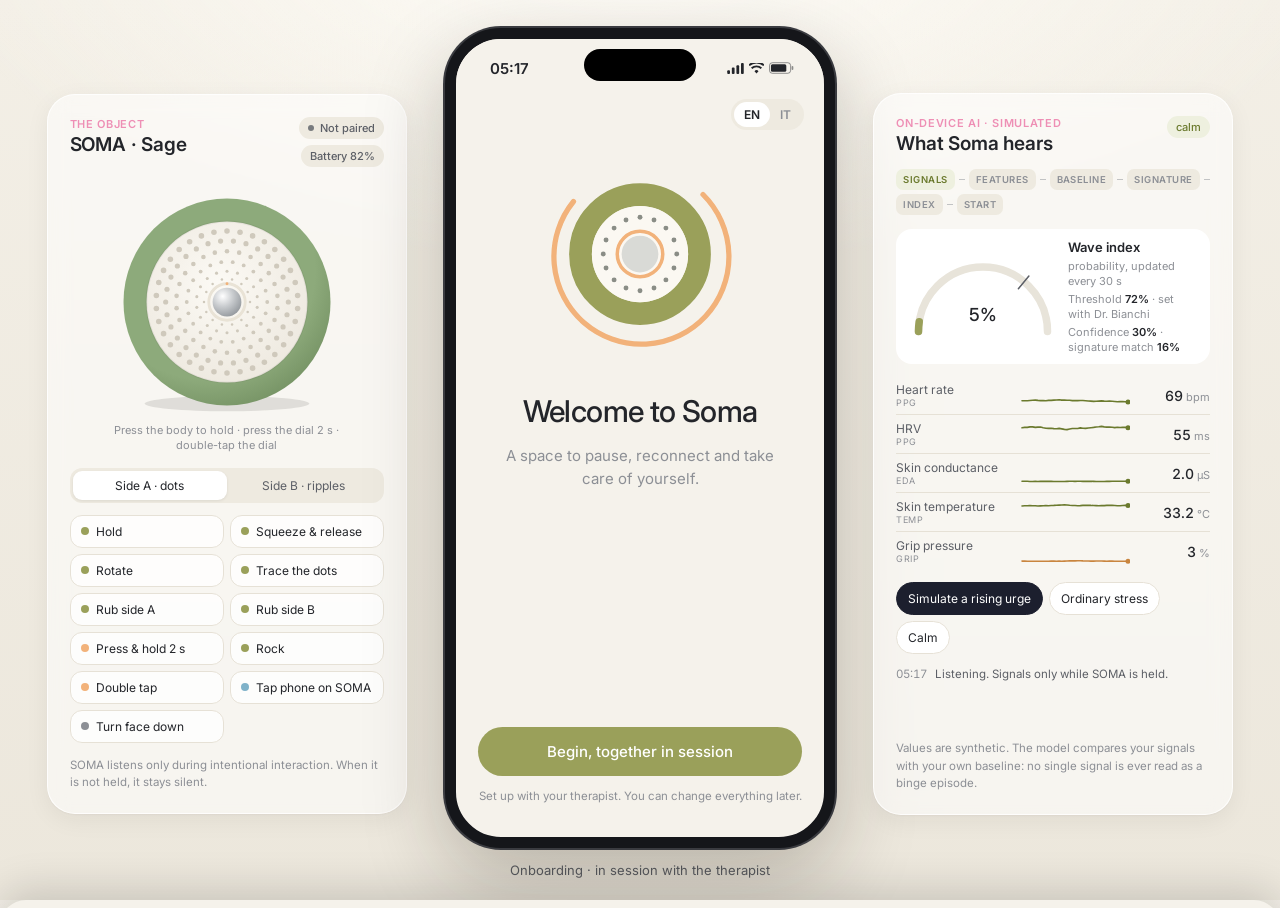
==== index.html @ 3f39f8f9 "Add SOMA companion app prototype Bilingual (EN/IT) mobile web app for the SOMA thesis project: onboa" ====
<!doctype html>
<html lang="en">
<head>
  <meta charset="utf-8">
  <meta name="viewport" content="width=device-width, initial-scale=1, viewport-fit=cover">
  <title>SOMA — Holding the Wave</title>
  <meta name="description" content="SOMA companion app prototype — a tactile product-service system for people living with Binge Eating Disorder. Master's thesis, Politecnico di Bari.">
  <meta name="theme-color" content="#F5F2EB">
  <meta name="apple-mobile-web-app-capable" content="yes">
  <meta name="apple-mobile-web-app-status-bar-style" content="default">
  <link rel="icon" type="image/svg+xml" href="assets/icon.svg">
  <link rel="apple-touch-icon" href="assets/icon.svg">
  <link rel="manifest" href="manifest.webmanifest">
  <link rel="preconnect" href="https://fonts.googleapis.com">
  <link rel="preconnect" href="https://fonts.gstatic.com" crossorigin>
  <link href="https://fonts.googleapis.com/css2?family=Inter:wght@300;400;500;600;700&family=Fraunces:opsz,wght@9..144,300;9..144,400&display=swap" rel="stylesheet">
  <link rel="stylesheet" href="css/styles.css">
</head>
<body>
  <div class="stage" id="stage">

    <!-- LEFT: virtual SOMA object (stands in for the physical prototype) -->
    <aside class="side side-left" id="devicePanel" aria-label="SOMA device simulator"></aside>

    <!-- CENTER: the phone -->
    <main class="phone-wrap">
      <div class="phone" id="phone">
        <div class="island" aria-hidden="true"></div>
        <div class="statusbar" id="statusbar"></div>
        <div class="screen" id="app"></div>
        <div class="toast-layer" id="toasts" aria-live="polite"></div>
      </div>
      <p class="caption" id="caption"></p>
    </main>

    <!-- RIGHT: what the (simulated) on-device AI is hearing -->
    <aside class="side side-right" id="aiPanel" aria-label="SOMA AI live console"></aside>
  </div>

  <!-- Mobile: device + AI live in a bottom sheet -->
  <button class="fab" id="fab" aria-label="Open SOMA object and AI console">
    <span class="fab-pebble"></span>
  </button>
  <div class="sheet" id="sheet" aria-hidden="true">
    <div class="sheet-backdrop" data-sheet-close></div>
    <div class="sheet-body">
      <div class="sheet-grip" data-sheet-close></div>
      <div class="sheet-tabs">
        <button class="sheet-tab is-on" data-sheet-tab="device"></button>
        <button class="sheet-tab" data-sheet-tab="ai"></button>
      </div>
      <div class="sheet-content" id="sheetContent"></div>
    </div>
  </div>

  <!-- Printable therapist report (filled when the user asks for a PDF) -->
  <div id="printArea" aria-hidden="true"></div>

  <script src="js/i18n.js"></script>
  <script src="js/store.js"></script>
  <script src="js/charts.js"></script>
  <script src="js/engine.js"></script>
  <script src="js/device.js"></script>
  <script src="js/screens.js"></script>
  <script src="js/session.js"></script>
  <script src="js/app.js"></script>
</body>
</html>
---- css/styles.css ----
/* SOMA — prototype styles
   Palette taken from the thesis mockups: warm paper, olive, amber light ring,
   deep night blue for guided sequences. */

:root {
  --bg: #F5F2EB;
  --bg-2: #EEEAE0;
  --card: #FFFFFF;
  --ink: #23252A;
  --ink-2: #5C5F66;
  --ink-3: #8C8F95;
  --line: #E6E1D6;
  --grid: #E7E2D8;
  --track: #E8E4DA;
  --olive: #9AA05A;
  --olive-deep: #6B7A2E;
  --olive-soft: #EEF0DF;
  --bar: #C9CFAE;
  --amber: #F2B27A;
  --amber-deep: #C9853F;
  --amber-soft: rgba(242, 178, 122, .2);
  --pink: #EE8FB5;
  --blue-soft: #7FB2C9;
  --lav-soft: #E3E6F2;
  --slate: #5B6B8C;
  --night: #1C1F2E;
  --night-2: #262A3C;
  --night-line: #3A3F57;
  --radius: 20px;
  --shadow: 0 1px 2px rgba(40, 35, 20, .04), 0 6px 24px rgba(40, 35, 20, .06);
  --font: 'Inter', system-ui, -apple-system, 'Segoe UI', Roboto, sans-serif;
  --serif: 'Fraunces', Georgia, serif;
  color-scheme: light;
}

* { box-sizing: border-box; }
html, body { margin: 0; height: 100%; }
body {
  font-family: var(--font);
  color: var(--ink);
  background:
    radial-gradient(1200px 600px at 50% -10%, #FFFDF8 0%, transparent 60%),
    linear-gradient(180deg, #F3EFE6 0%, #ECE7DC 100%);
  -webkit-font-smoothing: antialiased;
  overflow-x: hidden;
}
button { font: inherit; color: inherit; cursor: pointer; }
h1, h2, h3, h4, p { margin: 0; }

/* ================= Stage (desktop: object · phone · AI) ================= */
.stage {
  min-height: 100vh;
  display: grid;
  grid-template-columns: minmax(280px, 360px) auto minmax(280px, 360px);
  justify-content: center;
  align-items: center;
  gap: clamp(20px, 3vw, 56px);
  padding: 28px 24px;
}
.side {
  background: rgba(255, 255, 255, .55);
  border: 1px solid rgba(255, 255, 255, .8);
  backdrop-filter: blur(10px);
  border-radius: 28px;
  padding: 22px;
  box-shadow: var(--shadow);
  max-height: calc(100vh - 56px);
  overflow: auto;
  transition: box-shadow .3s;
}
.side.flash { animation: flash 1.2s; }
@keyframes flash { 30% { box-shadow: 0 0 0 4px var(--amber), var(--shadow); } }
.side-head { display: flex; justify-content: space-between; align-items: flex-start; gap: 12px; margin-bottom: 14px; }
.side-title { font-size: 19px; font-weight: 600; letter-spacing: -.01em; margin-top: 2px; }
.side-note { font-size: 11.5px; color: var(--ink-3); line-height: 1.5; margin-top: 14px; }
.eyebrow { font-size: 11px; letter-spacing: .06em; text-transform: uppercase; color: var(--pink); font-weight: 600; display: flex; align-items: center; gap: 5px; }
.dev-meta { display: flex; flex-direction: column; gap: 6px; align-items: flex-end; }
.pill { display: inline-flex; align-items: center; gap: 6px; font-size: 11px; padding: 4px 9px; border-radius: 99px; background: var(--bg-2); color: var(--ink-2); white-space: nowrap; font-weight: 500; }
.pill-ok { background: var(--olive-soft); color: var(--olive-deep); }
.dotlive { width: 6px; height: 6px; border-radius: 50%; background: currentColor; opacity: .8; }
.pill-ok .dotlive { animation: blink 2s infinite; }
@keyframes blink { 50% { opacity: .2; } }

/* ================= Phone ================= */
.phone-wrap { display: flex; flex-direction: column; align-items: center; gap: 14px; }
.phone {
  position: relative;
  width: 390px; height: 844px;
  max-height: calc(100vh - 80px);
  border-radius: 56px;
  background: var(--bg);
  border: 11px solid #15161A;
  box-shadow: 0 0 0 2px #3A3B40, 0 30px 80px rgba(30, 25, 10, .25), inset 0 0 0 1px rgba(255,255,255,.04);
  overflow: hidden;
  isolation: isolate;
  transition: background .5s;
}
.phone.is-dark { background: var(--night); }
.island { position: absolute; top: 10px; left: 50%; transform: translateX(-50%); width: 112px; height: 32px; background: #000; border-radius: 20px; z-index: 30; }
.statusbar { position: absolute; top: 0; left: 0; right: 0; height: 52px; display: flex; justify-content: space-between; align-items: center; padding: 6px 30px 0 34px; z-index: 25; font-weight: 600; font-size: 15px; pointer-events: none; color: var(--ink); background: linear-gradient(var(--bg) 70%, transparent); transition: color .4s; }
.phone.is-dark .statusbar { color: #fff; background: linear-gradient(var(--night) 70%, transparent); }
.sb-icons { display: flex; gap: 5px; align-items: center; }
.sb-icons svg { fill: currentColor; }
.screen { position: absolute; inset: 0; overflow-y: auto; overflow-x: hidden; scrollbar-width: none; overscroll-behavior: contain; }
.screen::-webkit-scrollbar { display: none; }
.caption { font-size: 13px; color: var(--ink-2); text-align: center; max-width: 380px; min-height: 18px; }

/* ================= Generic screen ================= */
.scr { min-height: 100%; padding: 64px 22px 32px; display: flex; flex-direction: column; gap: 14px; animation: scrIn .35s ease; }
.scr-tab { padding-bottom: 104px; }
@keyframes scrIn { from { opacity: 0; transform: translateY(6px); } to { opacity: 1; transform: none; } }
.scr-head { position: relative; display: flex; flex-direction: column; gap: 4px; margin-top: 6px; }
.scr-head h1 { font-size: 27px; font-weight: 500; letter-spacing: -.02em; line-height: 1.15; }
.scr-head .sub, .sub { font-size: 13.5px; color: var(--ink-3); line-height: 1.45; }
.scr-head .back { position: absolute; right: 0; top: -4px; }
.icon-btn { width: 38px; height: 38px; display: grid; place-items: center; border-radius: 50%; border: 0; background: var(--card); box-shadow: var(--shadow); }
.icon-btn.ghost { background: transparent; box-shadow: none; color: #9EA3BA; width: 34px; height: 34px; }
.ico { width: 20px; height: 20px; flex: none; }
.ico.off { opacity: .35; }
.ico-inline { width: 14px; height: 14px; vertical-align: -2px; }

.card { background: var(--card); border-radius: var(--radius); padding: 16px; box-shadow: var(--shadow); }
.card h3 { font-size: 14px; font-weight: 600; margin-bottom: 10px; }
.card-row { display: flex; align-items: center; gap: 12px; justify-content: space-between; }
.card-title { font-size: 16px; font-weight: 600; }
.grow { flex: 1; min-width: 0; }
.muted { color: var(--ink-3); }
.small { font-size: 12.5px; }
.tiny { font-size: 11.5px; color: var(--ink-3); text-align: center; line-height: 1.5; }
.tiny.left { text-align: left; }
.center-text { text-align: center; font-size: 15px; color: var(--ink-2); line-height: 1.45; padding: 0 12px; }
.body-text { font-size: 14px; color: var(--ink-2); line-height: 1.5; }
.list-label { font-size: 12.5px; color: var(--ink-2); font-weight: 600; margin: 6px 4px -4px; }
.foot { margin-top: auto; display: flex; flex-direction: column; gap: 10px; padding-top: 10px; }
.foot.sticky { position: sticky; bottom: 0; background: linear-gradient(transparent, var(--bg) 18%); padding: 22px 0 6px; margin: 0 -2px; }
.empty { font-size: 13px; color: var(--ink-3); padding: 18px; text-align: center; background: var(--bg); border-radius: 14px; }

/* Buttons */
.btn { display: inline-flex; align-items: center; justify-content: center; gap: 8px; border: 0; border-radius: 99px; padding: 15px 22px; font-weight: 500; font-size: 15px; transition: transform .1s, background .2s, opacity .2s; position: relative; overflow: hidden; }
.btn:active { transform: scale(.98); }
.btn:disabled { opacity: .75; }
.btn-primary { background: var(--olive); color: #fff; }
.btn-primary:hover { background: #8E9450; }
.btn-soft { background: var(--olive-soft); color: var(--olive-deep); }
.btn-sm { padding: 9px 14px; font-size: 13px; }
.btn-sm .ico { width: 15px; height: 15px; }
.btn-block { width: 100%; }
.btn-amber { background: var(--amber); color: #2B1E10; }
.btn-ghost-dark { background: transparent; color: #D9DBE8; border: 1px solid var(--night-line); }
.hold-btn { user-select: none; -webkit-user-select: none; touch-action: none; }
.hold-fill { position: absolute; inset: 0 auto 0 0; width: 0; background: rgba(0,0,0,.14); transition: width .1s linear; }
.hold-label { position: relative; }
.spinner { width: 16px; height: 16px; border-radius: 50%; border: 2px solid rgba(255,255,255,.4); border-top-color: #fff; animation: spin .8s linear infinite; }
@keyframes spin { to { transform: rotate(360deg); } }

/* Rows / toggles */
.list { padding: 4px 16px; }
.row { display: flex; align-items: center; justify-content: space-between; gap: 12px; padding: 12px 0; border-bottom: 1px solid var(--line); font-size: 14px; background: none; border-left: 0; border-right: 0; border-top: 0; width: 100%; text-align: left; }
.row:last-child { border-bottom: 0; }
.row.column { flex-direction: column; align-items: stretch; }
.row-text { display: flex; flex-direction: column; gap: 2px; min-width: 0; }
.row-title { font-size: 14px; color: var(--ink); }
.row-sub { font-size: 12px; color: var(--ink-3); }
.link-row { color: var(--ink); }
.link-row .ico { color: var(--ink-3); width: 16px; }
.link-row.danger { color: #B4533A; }
.kv .row span { color: var(--ink-2); font-size: 13px; }
.kv .row b { font-weight: 500; font-size: 13px; text-align: right; }

.switch { appearance: none; -webkit-appearance: none; width: 46px; height: 28px; border-radius: 99px; background: #DCD8CF; position: relative; flex: none; cursor: pointer; transition: background .2s; margin: 0; }
.switch::after { content: ''; position: absolute; top: 3px; left: 3px; width: 22px; height: 22px; border-radius: 50%; background: #fff; box-shadow: 0 1px 3px rgba(0,0,0,.2); transition: transform .2s; }
.switch:checked { background: var(--olive); }
.switch:checked::after { transform: translateX(18px); }
.switch:focus-visible, .btn:focus-visible, button:focus-visible { outline: 2px solid var(--amber-deep); outline-offset: 2px; }

.seg { display: flex; background: var(--bg-2); border-radius: 14px; padding: 4px; gap: 4px; }
.seg button { flex: 1; border: 0; background: transparent; padding: 9px 8px; border-radius: 10px; font-size: 13px; color: var(--ink-2); }
.seg button.is-on { background: var(--card); color: var(--ink); box-shadow: 0 1px 4px rgba(0,0,0,.08); font-weight: 500; }
.seg-wrap { flex-wrap: wrap; margin-top: 8px; }
.seg-wrap button { flex: 1 1 30%; font-size: 12px; }

/* ================= Onboarding ================= */
.ob-dots { display: flex; gap: 6px; justify-content: center; margin-top: -4px; }
.ob-dots i { width: 6px; height: 6px; border-radius: 99px; background: var(--line); transition: all .3s; }
.ob-dots i.on { width: 20px; background: var(--olive); }
.ob-dots i.done { background: var(--bar); }

.scr-welcome { align-items: center; justify-content: center; text-align: center; padding-top: 80px; }
.lang-switch { position: absolute; top: 60px; right: 20px; display: flex; background: var(--bg-2); border-radius: 99px; padding: 3px; }
.lang-switch button { border: 0; background: none; font-size: 12px; padding: 5px 10px; border-radius: 99px; color: var(--ink-3); font-weight: 600; }
.lang-switch button.is-on { background: #fff; color: var(--ink); }
.welcome-mark { width: 210px; height: 210px; margin: 30px 0 20px; }
.logo-mark { width: 100%; height: 100%; display: block; }
.logo-mark.breathing { animation: breathe 7s ease-in-out infinite; }
.logo-mark.breathing .lm-arc { transform-origin: 60px 60px; animation: spin 24s linear infinite; }
@keyframes breathe { 50% { transform: scale(1.05); } }
.welcome-title { font-size: 30px; font-weight: 500; letter-spacing: -.02em; }
.welcome-sub { font-size: 15px; color: var(--ink-3); line-height: 1.5; max-width: 270px; margin-top: 2px; }
.welcome-foot { margin-top: auto; width: 100%; display: flex; flex-direction: column; gap: 12px; padding-top: 30px; }

.pair-visual { display: grid; place-items: center; margin: 12px 0 4px; }
.pair-svg { width: 220px; height: 220px; }
.pair-svg #pairArc { transition: stroke-dashoffset .1s linear; }
.pair-visual.is-paired .pair-ring { animation: ringGlow 2.4s ease-in-out infinite; }
@keyframes ringGlow { 50% { stroke-width: 5; opacity: .6; } }
.swatches { display: flex; justify-content: center; gap: 6px; flex-wrap: wrap; }
.swatch { border: 0; background: none; display: flex; flex-direction: column; align-items: center; gap: 5px; padding: 0; width: 46px; }
.swatch span { width: 36px; height: 36px; border-radius: 50%; background: var(--c); box-shadow: inset 0 0 0 1px rgba(0,0,0,.08); transition: transform .2s; display: block; }
.swatch.is-on span { box-shadow: 0 0 0 3px var(--bg), 0 0 0 5px var(--ink); }
.swatch small { font-size: 10px; color: var(--ink-3); text-align: center; line-height: 1.2; }
.swatches.small { justify-content: flex-start; margin: 12px 0 4px; gap: 8px; }
.swatches.small .swatch { width: auto; }
.swatches.small .swatch span { width: 28px; height: 28px; }

.prog-list { list-style: none; margin: 0; padding: 0; display: flex; flex-direction: column; gap: 8px; }
.prog-item { display: flex; align-items: center; gap: 12px; background: var(--card); border-radius: 16px; padding: 11px 14px; box-shadow: var(--shadow); }
.prog-list.compact { margin-top: 10px; gap: 0; }
.prog-list.compact .prog-item { box-shadow: none; padding: 8px 0; border-bottom: 1px solid var(--line); border-radius: 0; }
.prog-list.compact .prog-item:last-child { border-bottom: 0; }
.prog-dot { width: 32px; height: 32px; border-radius: 50%; background: #FBE3EE; color: #C2588A; display: grid; place-items: center; flex: none; }
.prog-dot .ico { width: 17px; height: 17px; }
.prog-item b { color: var(--ink-3); font-weight: 500; margin-right: 2px; font-size: 12px; }

.phase-cards { display: flex; flex-direction: column; gap: 10px; }
.phase-card { border-radius: 18px; padding: 14px 16px; display: grid; grid-template-columns: 1fr 1.3fr; grid-template-rows: auto auto; column-gap: 12px; align-items: center; }
.phase-card small { font-size: 11px; color: var(--ink-3); grid-column: 1; }
.phase-card b { font-weight: 500; font-size: 17px; grid-column: 1; }
.phase-card span { grid-column: 2; grid-row: 1 / 3; font-size: 12.5px; color: var(--ink-2); line-height: 1.4; }
.ph-listen { background: #EDEEDC; }
.ph-learn { background: #7FB2C9; }
.ph-learn small, .ph-learn span { color: #12384A; opacity: .8; }
.ph-guide { background: var(--lav-soft); }

/* ================= Tab bar ================= */
.tabbar { position: sticky; bottom: 0; margin-top: -84px; height: 84px; display: flex; justify-content: space-around; align-items: flex-start; padding: 10px 10px 0; background: rgba(245, 242, 235, .9); backdrop-filter: blur(14px); border-top: 1px solid var(--line); z-index: 10; }
.tab { border: 0; background: none; display: flex; flex-direction: column; align-items: center; gap: 4px; font-size: 10.5px; color: var(--ink-3); padding: 4px 12px; }
.tab .ico { width: 22px; height: 22px; }
.tab.is-on { color: var(--ink); font-weight: 600; }
.tab.is-on .ico { color: var(--olive-deep); }

/* ================= Today ================= */
.today-head { display: flex; justify-content: space-between; align-items: flex-start; gap: 10px; margin-top: 6px; }
.today-head h1 { font-size: 25px; font-weight: 500; letter-spacing: -.02em; margin-top: 4px; line-height: 1.2; }
.dev-chip { display: flex; align-items: center; gap: 8px; border: 0; background: var(--card); box-shadow: var(--shadow); border-radius: 99px; padding: 5px 12px 5px 5px; text-align: left; flex: none; }
.dev-chip b { font-size: 11px; display: block; letter-spacing: .04em; }
.dev-chip small { font-size: 10px; color: var(--ink-3); white-space: nowrap; }
.mini-pebble { display: block; flex: none; }

.moment-btn { display: flex; align-items: center; gap: 16px; border: 0; border-radius: 24px; padding: 18px; text-align: left; background: linear-gradient(135deg, #2A2E44, #1C1F2E); color: #fff; box-shadow: 0 10px 30px rgba(28, 31, 46, .25); }
.moment-ring { width: 54px; height: 54px; border-radius: 50%; flex: none; border: 3px solid var(--amber); position: relative; box-shadow: 0 0 22px rgba(242,178,122,.45); animation: ringPulse 4s ease-in-out infinite; }
.moment-ring::after { content: ''; position: absolute; inset: 9px; border-radius: 50%; background: radial-gradient(circle at 35% 30%, #fff, #B9BDC4 60%, #8E9398); }
@keyframes ringPulse { 50% { box-shadow: 0 0 34px rgba(242,178,122,.75); } }
.moment-text b { display: block; font-size: 17px; font-weight: 500; }
.moment-text small { font-size: 12.5px; color: #B9BCD0; }

.morning-card { display: grid; grid-template-columns: 1fr auto; gap: 2px 10px; text-align: left; border: 0; background: #FFF4E8; }
.morning-card b { font-weight: 500; font-size: 15px; grid-column: 1; }
.morning-card .chev { grid-row: 1 / 3; grid-column: 2; align-self: center; color: var(--amber-deep); }

.phase-now p { font-size: 13px; color: var(--ink-2); line-height: 1.5; }
.phase-top { display: flex; justify-content: space-between; align-items: center; margin-bottom: 12px; }
.phase-track { position: relative; height: 6px; border-radius: 99px; background: var(--track); overflow: visible; }
.phase-track i { position: absolute; inset: 0 auto 0 0; border-radius: 99px; background: linear-gradient(90deg, var(--bar), var(--olive)); }
.ph-learning .phase-track i { background: linear-gradient(90deg, var(--bar), var(--blue-soft)); }
.ph-guiding .phase-track i { background: linear-gradient(90deg, var(--bar), var(--blue-soft) 50%, var(--amber)); }
.phase-track span { position: absolute; top: -3px; width: 2px; height: 12px; background: var(--card); }
.phase-legend { display: flex; justify-content: space-between; font-size: 10.5px; color: var(--ink-3); margin: 6px 0 10px; }

.week-dots { display: flex; justify-content: space-between; margin-top: 14px; }
.week-dots span { display: flex; flex-direction: column; align-items: center; gap: 5px; font-size: 10.5px; color: var(--ink-3); }
.week-dots i { width: 28px; height: 28px; border-radius: 50%; background: var(--bg); display: grid; place-items: center; color: #fff; }
.week-dots i .ico { width: 14px; height: 14px; }
.week-dots .done i { background: var(--olive); }
.week-dots .today { color: var(--ink); font-weight: 600; }
.week-dots .today i { box-shadow: 0 0 0 2px var(--olive); }

.insight { background: linear-gradient(160deg, #FFFFFF, #F7F5EC); }
.insight .eyebrow { color: var(--olive-deep); margin-bottom: 8px; }
.insight p { font-size: 13.5px; line-height: 1.5; color: var(--ink-2); padding: 7px 0; border-top: 1px dashed var(--line); }
.insight p:first-of-type { border-top: 0; padding-top: 0; }
.round-ico { width: 40px; height: 40px; border-radius: 50%; background: var(--olive-soft); color: var(--olive-deep); display: grid; place-items: center; flex: none; }
.next-session b { font-weight: 500; font-size: 14px; }

.presenter { display: flex; align-items: center; gap: 6px; flex-wrap: wrap; justify-content: center; padding: 8px; border: 1px dashed #D6D0C2; border-radius: 14px; }
.presenter span { font-size: 10.5px; text-transform: uppercase; letter-spacing: .06em; color: var(--ink-3); width: 100%; text-align: center; }
.presenter button { border: 0; background: var(--bg-2); padding: 7px 12px; border-radius: 99px; font-size: 12px; color: var(--ink-2); }
.presenter button:hover { background: #E4DFD3; }

/* ================= Practice ================= */
.skill-grid { display: grid; grid-template-columns: 1fr 1fr; gap: 10px; }
.skill { border: 0; border-radius: 18px; padding: 16px 14px; min-height: 118px; display: flex; flex-direction: column; align-items: flex-start; gap: 4px; text-align: left; background: var(--card); box-shadow: var(--shadow); transition: transform .15s; }
.skill:hover { transform: translateY(-2px); }
.skill .ico { width: 22px; height: 22px; margin-bottom: auto; color: var(--olive-deep); }
.skill b { font-weight: 500; font-size: 14px; line-height: 1.25; margin-top: 14px; }
.skill small { font-size: 11px; color: var(--ink-3); }
.skill.is-rx { background: #5E6070; color: #fff; }
.skill.is-rx .ico { color: #F5D9B8; }
.skill.is-rx small { color: #C9CAD6; }

/* ================= Waves / charts ================= */
.tiles { display: grid; grid-template-columns: repeat(3, 1fr); gap: 8px; }
.tile { background: var(--card); border-radius: 16px; padding: 12px 10px; box-shadow: var(--shadow); display: flex; flex-direction: column; gap: 2px; }
.tile small { font-size: 10.5px; color: var(--ink-3); line-height: 1.2; min-height: 26px; }
.tile b { font-size: 24px; font-weight: 500; letter-spacing: -.02em; }
.tile b em { font-style: normal; font-size: 12px; color: var(--ink-3); font-weight: 400; }
.tile span { font-size: 10.5px; color: var(--ink-3); }
.chart-card h3 { margin-bottom: 8px; }
.chart { width: 100%; height: auto; display: block; overflow: visible; }
.chart .ax { font-size: 9.5px; fill: var(--ink-3); font-family: var(--font); }
.chart .ax.strong { fill: var(--ink); font-weight: 600; font-size: 10.5px; }
.chart [data-tip] { cursor: crosshair; }
.chart-note { font-size: 11.5px; color: var(--ink-3); line-height: 1.45; margin-top: 8px; }
.chart-note.top { margin: -2px 0 6px; }
.chart-note b { color: var(--ink-2); }
.legend { display: flex; flex-wrap: wrap; gap: 6px 14px; margin-top: 8px; font-size: 11px; color: var(--ink-2); }
.legend span { display: inline-flex; align-items: center; gap: 6px; }
.legend i { width: 10px; height: 10px; border-radius: 50%; display: inline-block; }
.legend i.sq { border-radius: 3px; }
.legend i.dash { width: 16px; height: 0; border-radius: 0; border-top: 2px dashed var(--slate); }
.wave-list { list-style: none; padding: 0; margin: 0; }
.wave-list li { display: flex; align-items: center; gap: 10px; padding: 10px 0; border-bottom: 1px solid var(--line); }
.wave-list li:last-child { border-bottom: 0; }
.wl-dot { width: 10px; height: 10px; border-radius: 50%; background: var(--olive-deep); flex: none; }
.wl-dot.auto { background: var(--amber-deep); }
.wave-list .row-text { flex: 1; }
.wl-out { font-size: 11px; color: var(--ink-2); background: var(--bg); padding: 4px 8px; border-radius: 99px; text-align: right; max-width: 104px; line-height: 1.25; }
.tip { position: absolute; top: 0; left: 0; z-index: 60; max-width: 240px; background: var(--ink); color: #fff; font-size: 11.5px; line-height: 1.4; padding: 7px 10px; border-radius: 10px; pointer-events: none; opacity: 0; transition: opacity .15s; }
.tip.show { opacity: 1; }

/* ================= Me ================= */
.me-head { display: flex; align-items: center; gap: 14px; margin-top: 8px; }
.me-head h1 { font-size: 24px; font-weight: 500; }
.avatar { width: 56px; height: 56px; border-radius: 50%; display: grid; place-items: center; font-size: 22px; font-weight: 500; color: #fff; background: linear-gradient(135deg, var(--pink), #C98FD8); }
.help-card { display: flex; gap: 12px; align-items: flex-start; background: #FFF7EF; }
.help-card .round-ico { background: #FBE2C8; color: var(--amber-deep); }
.help-card b { font-weight: 600; font-size: 14px; }
.help-card p { font-size: 12.5px; color: var(--ink-2); line-height: 1.45; margin-top: 3px; }
.about { text-align: center; padding: 14px 8px 0; display: flex; flex-direction: column; gap: 8px; align-items: center; }
.about p { font-size: 12px; color: var(--ink-2); line-height: 1.5; }
.about-mark { width: 54px; height: 54px; }

/* ================= Morning ================= */
.morning-body { display: flex; flex-direction: column; gap: 12px; margin: 10px 0; }
.big-text { font-family: var(--serif); font-size: 22px; line-height: 1.35; font-weight: 300; }
.big-text.soft { color: var(--ink-2); font-size: 19px; }
.taps { display: flex; flex-direction: column; gap: 8px; }
.tap { border: 1px solid var(--line); background: var(--card); padding: 14px 16px; border-radius: 16px; text-align: left; font-size: 14.5px; transition: background .15s, border-color .15s; }
.tap:hover { border-color: var(--olive); background: var(--olive-soft); }
.tap.ghost { background: transparent; color: var(--ink-3); }
.thanks { display: flex; gap: 12px; align-items: center; background: var(--olive-soft); color: var(--olive-deep); }
.thanks p { font-size: 14px; line-height: 1.45; color: var(--ink-2); }

/* ================= Report ================= */
.incl .incl-ico { width: 24px; height: 24px; border-radius: 50%; display: grid; place-items: center; flex: none; }
.incl .incl-ico .ico { width: 13px; height: 13px; }
.incl.on .incl-ico { background: var(--olive-soft); color: var(--olive-deep); }
.incl.off .incl-ico { background: var(--bg-2); color: var(--ink-3); }
.incl .row-title { flex: 1; }
.incl.off .row-title { color: var(--ink-3); }
textarea.note { width: 100%; border: 1px solid var(--line); border-radius: 16px; padding: 12px 14px; font: inherit; font-size: 14px; resize: none; background: var(--card); color: var(--ink); }
textarea.note:focus { outline: 2px solid var(--olive); border-color: transparent; }
.ai-orb { width: 150px; height: 150px; margin: 24px auto 8px; }
.logo-mark.spin .lm-arc { transform-origin: 60px 60px; animation: spin 1.6s linear infinite; }
.logo-mark.spin { animation: breathe 2.4s ease-in-out infinite; }
.ai-steps { list-style: none; padding: 0; margin: 0 4px; display: flex; flex-direction: column; gap: 12px; }
.ai-steps li { display: flex; align-items: center; gap: 12px; font-size: 14px; color: var(--ink-3); transition: color .3s; }
.st-ico { width: 20px; height: 20px; border-radius: 50%; border: 2px solid var(--line); flex: none; position: relative; }
.ai-steps li.doing { color: var(--ink); }
.ai-steps li.doing .st-ico { border-color: var(--olive); border-top-color: transparent; animation: spin .7s linear infinite; }
.ai-steps li.done { color: var(--ink-2); }
.ai-steps li.done .st-ico { background: var(--olive); border-color: var(--olive); }
.ai-steps li.done .st-ico::after { content: ''; position: absolute; left: 5px; top: 2px; width: 5px; height: 9px; border: solid #fff; border-width: 0 2px 2px 0; transform: rotate(45deg); }
.sent-ok { display: flex; align-items: center; justify-content: center; gap: 8px; font-size: 14px; color: var(--olive-deep); background: var(--olive-soft); padding: 13px; border-radius: 99px; }

.report-doc { background: #fff; border-radius: 18px; padding: 18px; box-shadow: var(--shadow); display: flex; flex-direction: column; gap: 16px; font-size: 13px; line-height: 1.5; color: var(--ink); }
.rd-head { display: flex; justify-content: space-between; align-items: flex-start; gap: 10px; padding-bottom: 14px; border-bottom: 1px solid var(--line); }
.rd-brand { display: flex; align-items: center; gap: 6px; font-size: 18px; letter-spacing: .02em; font-weight: 500; }
.rd-mark { width: 30px !important; height: 30px !important; }
.rd-meta { display: flex; flex-direction: column; align-items: flex-end; text-align: right; font-size: 11px; color: var(--ink-3); }
.rd-meta b { color: var(--ink); font-size: 12.5px; font-weight: 600; }
.report-doc h4 { font-size: 11.5px; text-transform: uppercase; letter-spacing: .05em; color: var(--olive-deep); margin-bottom: 6px; display: flex; gap: 5px; align-items: center; }
.report-doc ul { margin: 0; padding-left: 18px; display: flex; flex-direction: column; gap: 6px; color: var(--ink-2); }
.report-doc blockquote { margin: 0; padding: 10px 12px; background: var(--bg); border-radius: 12px; font-style: italic; color: var(--ink-2); }
.rd-tiles { display: grid; grid-template-columns: 1fr 1fr; gap: 8px; }
.rd-tiles div { background: var(--bg); border-radius: 12px; padding: 10px; display: flex; flex-direction: column; }
.rd-tiles small { font-size: 10.5px; color: var(--ink-3); }
.rd-tiles b { font-size: 20px; font-weight: 500; }
.rd-tiles span { font-size: 10.5px; color: var(--ink-3); }
.rd-chips { display: flex; flex-wrap: wrap; gap: 6px; }
.rd-chips span { font-size: 11px; padding: 4px 9px; border-radius: 99px; }
.rd-chips .on { background: var(--olive-soft); color: var(--olive-deep); }
.rd-chips .off { background: var(--bg); color: var(--ink-3); text-decoration: line-through; }
.rd-foot { font-size: 10.5px; color: var(--ink-3); border-top: 1px solid var(--line); padding-top: 10px; }

/* ================= Guided sequence (dark) ================= */
.scr-dark { color: #E9EAF2; padding-bottom: 20px; gap: 10px; }
.dark-top { display: flex; flex-direction: column; gap: 10px; }
.segs { display: flex; gap: 6px; min-height: 3px; }
.segs i { flex: 1; height: 3px; border-radius: 3px; background: var(--night-line); transition: background .4s; }
.segs i.on { background: var(--amber); }
.dark-tools { display: flex; justify-content: flex-end; align-items: center; gap: 2px; margin-right: -8px; }
.hr-live { margin-right: auto; display: inline-flex; gap: 5px; align-items: center; font-size: 12px; color: #9EA3BA; }
.hr-live .ico { width: 14px; height: 14px; color: #E98AA9; animation: beat 1s infinite; }
@keyframes beat { 15% { transform: scale(1.2); } 30% { transform: scale(1); } }
.step-eyebrow { font-size: 11px; letter-spacing: .1em; color: var(--amber); font-weight: 600; }
.step-title { font-size: 21px; font-weight: 400; line-height: 1.3; color: #fff; }
.center-stack { flex: 1; display: flex; flex-direction: column; align-items: center; justify-content: center; text-align: center; gap: 14px; }
.dark-title { font-size: 24px; font-weight: 400; color: #fff; }
.amber { color: var(--amber); font-size: 15px; line-height: 1.5; }
.dark-sub { color: #9EA3BA; font-size: 13px; line-height: 1.55; max-width: 280px; }
.dark-sub.small { font-size: 12px; }
.dark-foot { display: flex; flex-direction: column; align-items: center; gap: 10px; }
.dark-foot p { font-size: 11px; color: #6E738C; }
.link-next { border: 0; background: none; color: #C7CAD9; font-size: 13px; display: inline-flex; align-items: center; gap: 2px; padding: 6px 10px; border-radius: 99px; }
.link-next:hover { background: var(--night-2); }
.link-next .ico { width: 15px; height: 15px; }
.intro-pebble { width: 150px; height: 150px; }
.intro-pebble.small { width: 90px; height: 90px; }
.pulse-mark { animation: breathe 4s ease-in-out infinite; filter: drop-shadow(0 0 18px rgba(242,178,122,.35)); }
.pulse-mark .lm-arc { transform-origin: 60px 60px; animation: spin 18s linear infinite; }

.breath { position: relative; width: 230px; height: 230px; display: grid; place-items: center; touch-action: none; user-select: none; -webkit-user-select: none; cursor: pointer; }
.breath-halo { position: absolute; inset: 0; border-radius: 50%; background: radial-gradient(circle, rgba(242,178,122,.18), transparent 65%); transform: scale(.7); transition: transform 4s ease-in-out; }
.breath-ring { position: absolute; inset: 30px; border-radius: 50%; border: 1.5px solid rgba(242,178,122,.55); box-shadow: 0 0 0 14px rgba(242,178,122,.06), 0 0 0 28px rgba(242,178,122,.03); transform: scale(.72); transition: transform 4s ease-in-out; }
.breath.swell .breath-ring, .breath.swell .breath-halo { transform: scale(1); }
.breath-core { position: relative; display: flex; flex-direction: column; align-items: center; gap: 2px; }
.breath-core span { font-size: 17px; color: #fff; }
.breath-core small { font-size: 11px; color: var(--amber); }
.breath.pressed .breath-ring { border-color: var(--amber); box-shadow: 0 0 30px rgba(242,178,122,.4); }
.breathe-fb { font-size: 12px; color: #C9C27A; min-height: 18px; }
.breathe-fb.pop { animation: pop .5s; }
@keyframes pop { 40% { transform: scale(1.12); color: var(--amber); } }
.bar { width: 160px; height: 3px; border-radius: 3px; background: var(--night-line); overflow: hidden; }
.bar i { display: block; height: 100%; width: 0; background: var(--amber); transition: width 1s linear; }
.ripples { width: 230px; height: 230px; }
.sense { font-size: 16px; color: #fff; line-height: 1.45; max-width: 290px; min-height: 46px; }
.sense.fade { animation: fadeIn .6s; }
@keyframes fadeIn { from { opacity: 0; transform: translateY(4px); } }
.sense-dots { display: flex; gap: 8px; }
.sense-dots i { width: 26px; height: 26px; border-radius: 50%; border: 1px solid var(--night-line); display: grid; place-items: center; font-style: normal; font-size: 11px; color: #6E738C; transition: all .3s; }
.sense-dots i.on { border-color: var(--amber); color: var(--amber); }
.wave-svg { width: 270px; height: 150px; }
.big-timer { font-size: 46px; font-weight: 300; color: #fff; letter-spacing: -.02em; font-variant-numeric: tabular-nums; }
.round-big { width: 120px; height: 120px; border-radius: 50%; background: var(--night-2); display: grid; place-items: center; color: var(--amber); }
.round-big .ico { width: 44px; height: 44px; stroke-width: 1.4; }
.round-big.walker .ico { animation: walk 1.2s ease-in-out infinite; }
@keyframes walk { 50% { transform: translateY(-3px) rotate(-3deg); } }
.round-big.cold { color: #9CCBE6; }
.dark-card { display: flex; align-items: center; gap: 10px; background: var(--night-2); border: 1px solid var(--night-line); border-radius: 14px; padding: 10px 14px; text-align: left; }
.dark-card .ico-inline { color: var(--amber); width: 16px; height: 16px; }
.dark-card b { display: block; font-size: 13px; font-weight: 500; color: #fff; }
.dark-card small { font-size: 11.5px; color: #9EA3BA; }
.dark-actions { display: flex; gap: 10px; margin-top: 6px; }
.rest .btn { margin-top: 18px; }

/* ================= Toasts ================= */
.toast-layer { position: absolute; bottom: 96px; left: 12px; right: 12px; z-index: 50; display: flex; flex-direction: column; gap: 6px; pointer-events: none; }
.toast { display: flex; align-items: flex-start; gap: 9px; background: rgba(35, 37, 42, .94); color: #fff; font-size: 12.5px; line-height: 1.4; padding: 10px 12px; border-radius: 16px; box-shadow: 0 10px 30px rgba(0,0,0,.18); transform: translateY(10px); opacity: 0; transition: all .3s; }
.toast.in { transform: none; opacity: 1; }
.toast .mini-pebble { margin-top: 1px; }

/* ================= Device simulator ================= */
.pebble-stage { position: relative; display: grid; place-items: center; padding: 6px 0 2px; }
.pebble { width: 230px; height: 230px; touch-action: none; user-select: none; -webkit-user-select: none; transition: transform .25s cubic-bezier(.3,1.4,.5,1); overflow: visible; }
.pebble [data-zone] { cursor: grab; }
.pebble [data-zone="dial"] { cursor: pointer; }
.pebble .dot { fill: #CFC9BC; }
.pebble .ripple { stroke: #D9D3C6; }
.pebble.side-A .face-b, .pebble.side-B .face-a { display: none; }
.pebble .ring { stroke: #E9E3D6; transition: stroke .3s; }
.pebble .ring-glow { fill: none; stroke: var(--amber); stroke-width: 6; opacity: 0; transition: opacity .4s; }
.pebble .ring-progress { stroke: var(--amber); stroke-linecap: round; transition: stroke-dashoffset .1s linear; }
.pebble.light-on .ring, .pebble.light-pulse .ring, .pebble.light-breathe .ring, .pebble.light-pair .ring { stroke: var(--amber); }
.pebble.light-on .ring-glow { opacity: .8; }
.pebble.light-pulse .ring-glow { animation: twoPulses 1.6s ease-in-out 2; }
.pebble.light-breathe .ring-glow { animation: breatheGlow 8s ease-in-out infinite; }
@keyframes twoPulses { 0%, 100% { opacity: 0; } 25% { opacity: 1; } 50% { opacity: .1; } 75% { opacity: 1; } }
@keyframes breatheGlow { 0%, 100% { opacity: .15; } 50% { opacity: 1; } }
.pebble.pressing, .pebble.squeeze { transform: scale(.94, .92); }
.pebble.dial-down .dial { transform: scale(.92); transform-origin: 120px 120px; }
.pebble.rotate { animation: rot 1s ease-in-out; }
@keyframes rot { 50% { transform: rotate(40deg); } }
.pebble.rock { animation: rock 1s ease-in-out; }
@keyframes rock { 25% { transform: rotate(-9deg) translateX(-6px); } 75% { transform: rotate(9deg) translateX(6px); } }
.pebble.rub { animation: rub .25s ease-in-out 4; }
@keyframes rub { 50% { transform: translateX(4px) rotate(2deg); } }
.pebble.trace .dot { animation: dotLit 1.6s ease-in-out; animation-delay: calc(var(--i) * 6ms); }
@keyframes dotLit { 30% { fill: var(--amber); } }
.pebble.tap2 .dial { animation: tap2 .5s ease 2; transform-origin: 120px 120px; }
@keyframes tap2 { 50% { transform: scale(.88); } }
.pebble.press .ring-glow { opacity: 1; }
.pebble.nfc { animation: nfc 1s ease; }
@keyframes nfc { 30% { filter: drop-shadow(0 0 16px rgba(127,178,201,.9)); } }
.pebble.flip { animation: flip 1s ease; }
@keyframes flip { 50% { transform: rotateY(80deg) scale(.95); } }
.pebble.buzz { animation: buzz .5s linear; }
@keyframes buzz { 10%, 50%, 90% { transform: translateX(-2px); } 30%, 70% { transform: translateX(2px); } }
.pebble-hint { font-size: 11px; color: var(--ink-3); text-align: center; margin-top: 6px; max-width: 260px; line-height: 1.4; }
.side-switch { display: flex; background: var(--bg-2); padding: 3px; border-radius: 12px; margin: 12px 0; }
.side-switch button { flex: 1; border: 0; background: none; padding: 7px; border-radius: 9px; font-size: 12px; color: var(--ink-2); }
.side-switch button.is-on { background: #fff; color: var(--ink); box-shadow: 0 1px 3px rgba(0,0,0,.08); }
.gesture-grid { display: grid; grid-template-columns: 1fr 1fr; gap: 6px; }
.gesture { display: flex; align-items: center; gap: 7px; border: 1px solid var(--line); background: rgba(255,255,255,.75); padding: 8px 10px; border-radius: 12px; font-size: 12px; text-align: left; transition: background .15s, border-color .15s; }
.gesture:hover { border-color: var(--olive); background: #fff; }
.gesture:active { transform: scale(.98); }
.g-ico { width: 8px; height: 8px; border-radius: 50%; background: var(--olive); flex: none; }
.g-press, .g-double { background: var(--amber); }
.g-phone { background: var(--blue-soft); }
.g-facedown { background: var(--ink-3); }

/* ================= AI console ================= */
.pipeline { display: flex; align-items: center; flex-wrap: wrap; gap: 4px; margin-bottom: 14px; }
.pipeline span { font-size: 9.5px; letter-spacing: .05em; font-weight: 600; padding: 5px 7px; border-radius: 7px; background: var(--bg-2); color: var(--ink-3); transition: all .3s; }
.pipeline i { width: 6px; height: 1px; background: var(--ink-3); opacity: .5; }
.pipeline span.lit { background: var(--olive-soft); color: var(--olive-deep); }
.pipeline span.fire { background: var(--amber); color: #3A2410; animation: blink 1s infinite; }
.ai-index { display: grid; grid-template-columns: 150px 1fr; gap: 10px; align-items: center; background: #fff; border-radius: 16px; padding: 10px 12px; }
.gauge { width: 100%; height: auto; display: block; }
.gauge-val { font-size: 24px; font-weight: 500; fill: var(--ink); font-family: var(--font); }
.ai-index-meta { display: flex; flex-direction: column; gap: 3px; font-size: 11px; color: var(--ink-3); line-height: 1.35; }
.ai-index-meta > b { font-size: 13px; color: var(--ink); font-weight: 600; }
.ai-index-meta span b { color: var(--ink); font-weight: 600; }
.signals { margin-top: 12px; display: flex; flex-direction: column; }
.sig { display: grid; grid-template-columns: 1fr 110px 72px; align-items: center; gap: 8px; padding: 6px 0; border-bottom: 1px solid var(--line); }
.sig:last-child { border-bottom: 0; }
.sig-name { font-size: 12px; color: var(--ink-2); display: flex; flex-direction: column; }
.sig-name small { font-size: 9px; letter-spacing: .06em; color: var(--ink-3); }
.spark { width: 110px; height: 26px; display: block; }
.sig-val { font-size: 11px; color: var(--ink-3); text-align: right; font-variant-numeric: tabular-nums; }
.sig-val b { font-size: 14px; color: var(--ink); font-weight: 500; }
.ai-actions { display: flex; flex-wrap: wrap; gap: 6px; margin-top: 12px; }
.ai-actions button { border: 1px solid var(--line); background: #fff; padding: 8px 11px; border-radius: 99px; font-size: 12px; }
.ai-actions button:hover { border-color: var(--olive); }
.ai-actions .act-wave { background: var(--night); color: #fff; border-color: var(--night); }
.ai-actions .act-wave:hover { background: #2B2F45; }
.ai-log { margin-top: 12px; display: flex; flex-direction: column; gap: 5px; font-size: 11.5px; line-height: 1.4; color: var(--ink-2); min-height: 60px; }
.ai-log div { display: flex; gap: 8px; animation: fadeIn .4s; }
.ai-log time { color: var(--ink-3); font-variant-numeric: tabular-nums; flex: none; }
.ai-log .log-feat { color: var(--slate); }
.ai-log .log-sig { color: var(--olive-deep); font-weight: 500; }
.ai-log .log-start { color: var(--amber-deep); font-weight: 600; }
.ai-log .log-ctx { color: var(--ink-3); font-style: italic; }
.mode-rising { background: #FBE6D3; color: #9C5A1E; }
.mode-stress { background: var(--lav-soft); color: var(--slate); }
.mode-settling { background: #E3EEF3; color: #2F6A84; }
.mode-calm { background: var(--olive-soft); color: var(--olive-deep); }

/* ================= Mobile FAB + sheet ================= */
.fab { display: none; position: fixed; right: 18px; bottom: calc(96px + env(safe-area-inset-bottom)); z-index: 80; width: 58px; height: 58px; border-radius: 50%; border: 0; background: #fff; box-shadow: 0 8px 24px rgba(0,0,0,.18); place-items: center; }
.fab-pebble { width: 38px; height: 38px; border-radius: 50%; background: var(--olive); position: relative; display: block; }
.fab-pebble::before { content: ''; position: absolute; inset: 7px; border-radius: 50%; background: #F7F3EB; }
.fab-pebble::after { content: ''; position: absolute; inset: 14px; border-radius: 50%; background: #C9CCCF; box-shadow: 0 0 0 1.5px var(--amber); }
.sheet { position: fixed; inset: 0; z-index: 90; pointer-events: none; }
.sheet-backdrop { position: absolute; inset: 0; background: rgba(20, 20, 25, .35); opacity: 0; transition: opacity .3s; }
.sheet-body { position: absolute; left: 0; right: 0; bottom: 0; max-height: 86vh; background: var(--bg); border-radius: 26px 26px 0 0; padding: 8px 18px calc(18px + env(safe-area-inset-bottom)); transform: translateY(100%); transition: transform .35s cubic-bezier(.2,.9,.3,1); overflow-y: auto; box-shadow: 0 -10px 40px rgba(0,0,0,.15); }
.sheet.open { pointer-events: auto; }
.sheet.open .sheet-backdrop { opacity: 1; }
.sheet.open .sheet-body { transform: none; }
.sheet-grip { width: 42px; height: 5px; border-radius: 9px; background: #D5D0C5; margin: 4px auto 12px; cursor: pointer; }
.sheet-tabs { display: flex; background: var(--bg-2); padding: 3px; border-radius: 12px; margin-bottom: 14px; }
.sheet-tab { flex: 1; border: 0; background: none; padding: 8px; border-radius: 9px; font-size: 13px; color: var(--ink-2); }
.sheet-tab.is-on { background: #fff; color: var(--ink); font-weight: 500; }
.sheet-content .side-head { margin-bottom: 8px; }

#printArea { display: none; }

/* ================= Responsive ================= */
@media (max-width: 1240px) {
  .stage { grid-template-columns: minmax(260px, 320px) auto minmax(260px, 320px); gap: 20px; padding: 20px 14px; }
}
@media (max-width: 1023px) {
  .stage { grid-template-columns: auto; padding: 20px 16px; }
  .side { display: none; }
  .fab { display: grid; }
}
@media (max-width: 520px), (max-height: 640px) and (max-width: 1023px) {
  body { background: var(--bg); }
  .stage { padding: 0; min-height: 100dvh; display: block; }
  .phone-wrap { display: block; }
  .phone { width: 100vw; height: 100dvh; max-height: none; border: 0; border-radius: 0; box-shadow: none; }
  .island, .statusbar { display: none; }
  .caption { display: none; }
  .scr { padding-top: calc(20px + env(safe-area-inset-top)); }
  .scr-welcome { padding-top: calc(40px + env(safe-area-inset-top)); }
  .lang-switch { top: calc(16px + env(safe-area-inset-top)); }
  .toast-layer { bottom: calc(96px + env(safe-area-inset-bottom)); }
  .tabbar { height: calc(84px + env(safe-area-inset-bottom)); margin-top: calc(-84px - env(safe-area-inset-bottom)); }
  .scr-tab { padding-bottom: calc(104px + env(safe-area-inset-bottom)); }
}
@media (max-width: 360px) {
  .tiles { grid-template-columns: 1fr 1fr; }
  .scr { padding-left: 16px; padding-right: 16px; }
}
@media (prefers-reduced-motion: reduce) {
  *, *::before, *::after { animation-duration: .01ms !important; animation-iteration-count: 1 !important; transition-duration: .01ms !important; }
}

/* ================= Print: therapist report ================= */
@media print {
  @page { size: A4; margin: 16mm; }
  body { background: #fff; }
  .stage, .fab, .sheet { display: none !important; }
  #printArea { display: block !important; }
  .report-doc.for-print { box-shadow: none; padding: 0; font-size: 11pt; gap: 14pt; }
  .report-doc.for-print .chart { max-width: 120mm; }
  .rd-tiles { grid-template-columns: repeat(4, 1fr); }
}
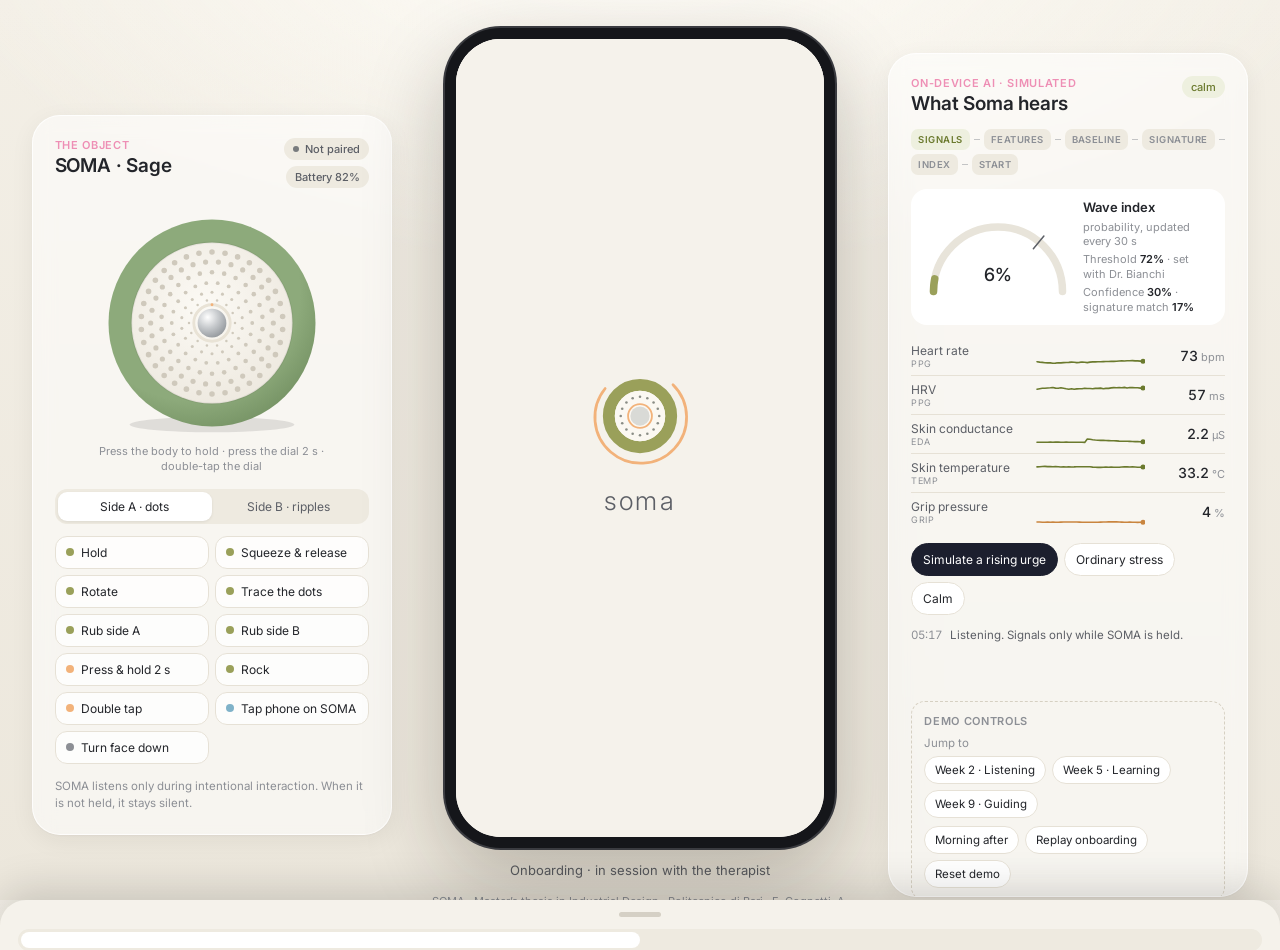
==== commit 05ec939b: "English-only, healthcare-grade polish - Clinic activation code and care-team confirmation in onboard" ====
--- a/index.html
+++ b/index.html
@@ -31,6 +31,7 @@
         <div class="toast-layer" id="toasts" aria-live="polite"></div>
       </div>
       <p class="caption" id="caption"></p>
+      <p class="credits">SOMA · Master’s thesis in Industrial Design · Politecnico di Bari · F. Cognetti, A. F. Doronzo, A. Perna</p>
     </main>
 
     <!-- RIGHT: what the (simulated) on-device AI is hearing -->
--- a/css/styles.css
+++ b/css/styles.css
@@ -605,3 +605,54 @@
   .report-doc.for-print .chart { max-width: 120mm; }
   .rd-tiles { grid-template-columns: repeat(4, 1fr); }
 }
+
+/* ================= v2: healthcare details ================= */
+.credits { font-size: 11px; color: var(--ink-3); text-align: center; max-width: 420px; }
+.field { display: flex; flex-direction: column; gap: 6px; font-size: 12.5px; color: var(--ink-2); font-weight: 600; margin-top: 8px; }
+.code-input { font: inherit; font-size: 24px; font-weight: 500; letter-spacing: .18em; text-align: center; text-transform: uppercase; padding: 16px; border-radius: 16px; border: 1px solid var(--line); background: var(--card); color: var(--ink); }
+.code-input:focus { outline: 2px solid var(--olive); border-color: transparent; }
+.team-card { display: flex; flex-direction: column; gap: 12px; }
+.team-top { display: flex; align-items: center; gap: 12px; }
+.team-top b { display: block; font-size: 15px; font-weight: 600; }
+.team-top span { font-size: 12.5px; color: var(--ink-3); }
+.avatar.dr { width: 46px; height: 46px; font-size: 18px; background: linear-gradient(135deg, #7FB2C9, #5B6B8C); }
+.kv-mini { display: flex; flex-direction: column; border-top: 1px solid var(--line); }
+.kv-mini div { display: flex; justify-content: space-between; padding: 9px 0; border-bottom: 1px solid var(--line); font-size: 13px; }
+.kv-mini div:last-child { border-bottom: 0; padding-bottom: 0; }
+.kv-mini span { color: var(--ink-3); }
+.kv-mini b { font-weight: 500; }
+.team-next { font-size: 12.5px; color: var(--ink-2); background: var(--bg); border-radius: 12px; padding: 9px 12px; }
+.team-actions { display: grid; grid-template-columns: 1fr 1fr; gap: 8px; }
+button.help-card { border: 0; text-align: left; width: 100%; align-items: center; }
+button.help-card .chev { margin-left: auto; color: var(--amber-deep); }
+.btn-danger { background: #FBE7E1; color: #A2402A; }
+.notice { font-size: 12px; color: var(--ink-2); background: #FFF4E8; border-radius: 12px; padding: 9px 12px; }
+.thread { display: flex; flex-direction: column; gap: 10px; flex: 1; }
+.bubble { max-width: 82%; padding: 10px 13px; border-radius: 18px; font-size: 14px; line-height: 1.45; }
+.bubble time { display: block; font-size: 10.5px; margin-top: 4px; opacity: .6; }
+.bubble.dr { background: var(--card); box-shadow: var(--shadow); border-bottom-left-radius: 6px; align-self: flex-start; }
+.bubble.me { background: var(--olive); color: #fff; border-bottom-right-radius: 6px; align-self: flex-end; }
+.composer { position: sticky; bottom: 0; display: flex; gap: 8px; align-items: flex-end; padding: 10px 0 4px; background: linear-gradient(transparent, var(--bg) 25%); }
+.composer textarea { flex: 1; font: inherit; font-size: 14px; border: 1px solid var(--line); border-radius: 18px; padding: 10px 14px; resize: none; background: var(--card); color: var(--ink); }
+.composer textarea:focus { outline: 2px solid var(--olive); border-color: transparent; }
+.icon-btn.send { background: var(--olive); color: #fff; width: 44px; height: 44px; flex: none; }
+.modal-layer { position: absolute; inset: 0; z-index: 70; display: flex; align-items: flex-end; }
+.modal-backdrop { position: absolute; inset: 0; background: rgba(15, 16, 22, .45); opacity: 0; transition: opacity .25s; }
+.modal-card { position: relative; width: 100%; background: var(--bg); color: var(--ink); border-radius: 28px 28px 0 0; padding: 26px 22px 30px; display: flex; flex-direction: column; gap: 10px; align-items: center; text-align: center; transform: translateY(100%); transition: transform .3s cubic-bezier(.2,.9,.3,1); }
+.modal-layer.in .modal-backdrop { opacity: 1; }
+.modal-layer.in .modal-card { transform: none; }
+.modal-card h3 { font-size: 20px; font-weight: 500; }
+.modal-card p { font-size: 14px; color: var(--ink-2); margin-bottom: 8px; }
+.modal-ico { width: 56px; height: 56px; border-radius: 50%; background: #FBE2C8; color: var(--amber-deep); display: grid; place-items: center; }
+.modal-ico .ico { width: 26px; height: 26px; }
+.splash { position: absolute; inset: 0; z-index: 100; background: var(--bg); display: flex; flex-direction: column; align-items: center; justify-content: center; gap: 14px; transition: opacity .55s; }
+.splash.out { opacity: 0; pointer-events: none; }
+.splash-mark { width: 110px; height: 110px; animation: breathe 2.4s ease-in-out infinite; }
+.splash span { font-size: 26px; letter-spacing: .08em; font-weight: 300; color: var(--ink-2); }
+.demo-box { margin-top: 14px; padding: 12px; border: 1px dashed #D6D0C2; border-radius: 14px; display: flex; flex-direction: column; gap: 8px; }
+.demo-box .eyebrow { color: var(--ink-3); }
+.demo-row { display: flex; flex-wrap: wrap; gap: 6px; align-items: center; }
+.demo-row span { font-size: 11.5px; color: var(--ink-3); width: 100%; }
+.demo-row button { border: 1px solid var(--line); background: #fff; padding: 6px 10px; border-radius: 99px; font-size: 11.5px; }
+.demo-row button.is-on { background: var(--olive-soft); border-color: var(--olive); color: var(--olive-deep); }
+@media (max-width: 1023px) { .credits { display: none; } }
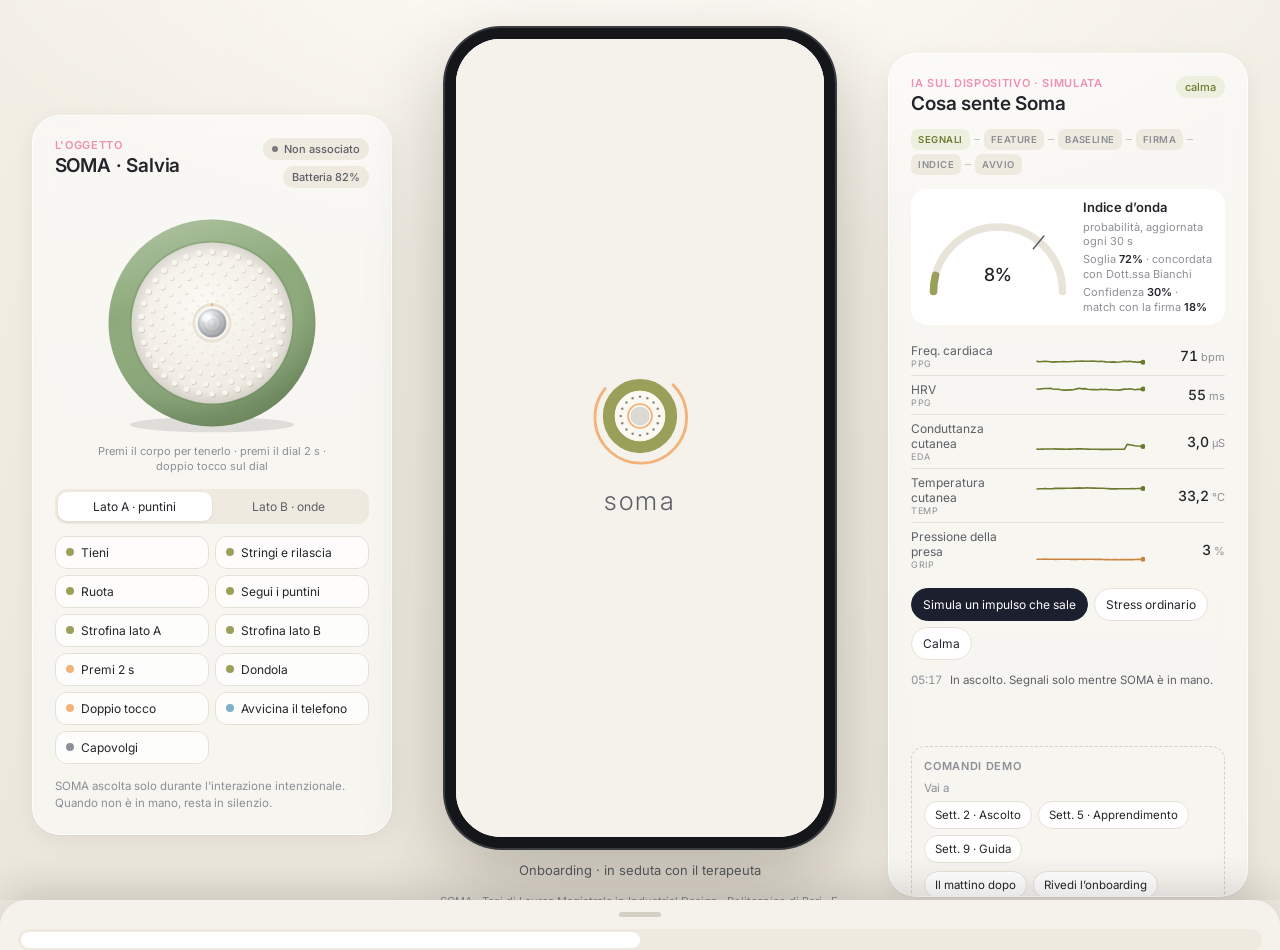
==== commit 2be2c4ba: "Italian as main language, English as secondary, language switch - Default language Italian; IT/EN sw" ====
--- a/index.html
+++ b/index.html
@@ -1,5 +1,5 @@
 <!doctype html>
-<html lang="en">
+<html lang="it">
 <head>
   <meta charset="utf-8">
   <meta name="viewport" content="width=device-width, initial-scale=1, viewport-fit=cover">
@@ -31,7 +31,7 @@
         <div class="toast-layer" id="toasts" aria-live="polite"></div>
       </div>
       <p class="caption" id="caption"></p>
-      <p class="credits">SOMA · Master’s thesis in Industrial Design · Politecnico di Bari · F. Cognetti, A. F. Doronzo, A. Perna</p>
+      <p class="credits" id="credits"></p>
     </main>
 
     <!-- RIGHT: what the (simulated) on-device AI is hearing -->
--- a/css/styles.css
+++ b/css/styles.css
@@ -656,3 +656,41 @@
 .demo-row button { border: 1px solid var(--line); background: #fff; padding: 6px 10px; border-radius: 99px; font-size: 11.5px; }
 .demo-row button.is-on { background: var(--olive-soft); border-color: var(--olive); color: var(--olive-deep); }
 @media (max-width: 1023px) { .credits { display: none; } }
+
+/* Discreet label for things that are simulated in the demo */
+.sim { display: inline-block; font-size: 9.5px; font-weight: 600; letter-spacing: .05em; text-transform: uppercase; padding: 2px 6px; border-radius: 6px; background: rgba(140, 143, 149, .16); color: var(--ink-3); vertical-align: 1px; margin-left: 4px; }
+.toast .sim { background: rgba(255, 255, 255, .14); color: rgba(255, 255, 255, .7); }
+
+/* ================= v3: renders + guide ================= */
+.pebble .dot { fill: #F8F5EE; }
+.pebble .dot-sh { fill: rgba(60, 50, 30, .16); }
+.pebble .ripple { stroke: #D3CCBE; }
+.pair-photo { position: relative; width: 220px; height: 220px; margin: 8px auto 4px; }
+.pair-photo img { position: absolute; inset: 14px; width: calc(100% - 28px); height: calc(100% - 28px); object-fit: cover; border-radius: 50%; }
+.pair-photo svg { position: absolute; inset: 0; width: 100%; height: 100%; }
+.pair-photo #pairArc { transition: stroke-dashoffset .1s linear; }
+.pair-visual.is-hidden { display: none; }
+.guide-entry { display: flex; align-items: center; gap: 12px; border: 0; text-align: left; width: 100%; padding: 10px 14px 10px 10px; }
+.guide-entry img { width: 58px; height: 58px; object-fit: cover; border-radius: 14px; flex: none; }
+.guide-entry b { display: block; font-size: 15px; font-weight: 600; margin-top: 1px; }
+.guide-entry small { font-size: 12px; color: var(--ink-3); }
+.guide-entry .chev { color: var(--ink-3); }
+.guide-hero { margin: 0; border-radius: var(--radius); overflow: hidden; background: #EEECE8; height: 190px; }
+.guide-hero img { width: 100%; height: 100%; object-fit: cover; object-position: center 45%; display: block; }
+.guide-basics { display: flex; flex-direction: column; gap: 0; padding: 4px 16px; }
+.guide-basics div { display: flex; flex-direction: column; padding: 10px 0; border-bottom: 1px solid var(--line); }
+.guide-basics div:last-child { border-bottom: 0; }
+.guide-basics b { font-size: 14px; font-weight: 600; }
+.guide-basics span { font-size: 12.5px; color: var(--ink-2); }
+.gesture-list { list-style: none; padding: 0; margin: 0; display: flex; flex-direction: column; gap: 8px; }
+.g-card { display: flex; align-items: center; gap: 12px; width: 100%; border: 0; background: var(--card); box-shadow: var(--shadow); border-radius: 18px; padding: 8px 12px 8px 8px; text-align: left; }
+.g-card:active { transform: scale(.99); }
+.g-thumb { width: 72px; height: 84px; border-radius: 12px; overflow: hidden; flex: none; background: #F1EFEB; display: grid; place-items: center; color: var(--ink-3); }
+.g-thumb img { width: 100%; height: 100%; object-fit: cover; }
+.g-text { display: flex; flex-direction: column; gap: 2px; flex: 1; min-width: 0; }
+.g-text b { font-size: 14.5px; font-weight: 600; }
+.g-text span { font-size: 12px; color: var(--ink-2); line-height: 1.35; }
+.g-text em { font-style: normal; font-size: 12px; color: var(--olive-deep); line-height: 1.35; }
+.g-try { font-size: 11.5px; font-weight: 600; color: var(--olive-deep); background: var(--olive-soft); padding: 5px 10px; border-radius: 99px; flex: none; }
+.carry { display: grid; grid-template-columns: repeat(3, 1fr); gap: 6px; }
+.carry img { width: 100%; aspect-ratio: 5 / 6; object-fit: cover; border-radius: 12px; display: block; }
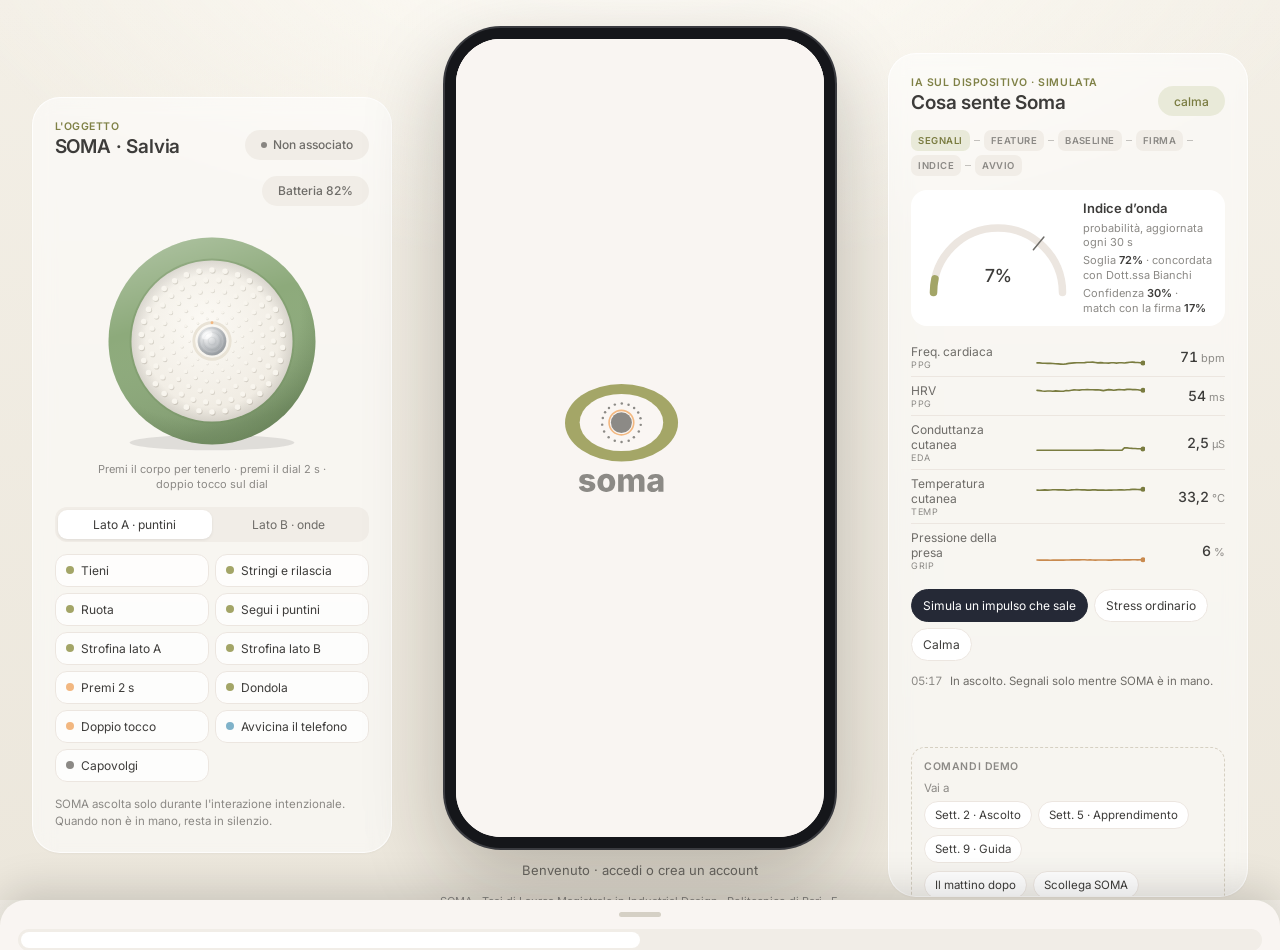
==== commit 21ad2dc8: "Apply the SOMA team's app design (22 screens, logo and app icon) - New brand: designers' logo, wordm" ====
--- a/index.html
+++ b/index.html
@@ -5,11 +5,11 @@
   <meta name="viewport" content="width=device-width, initial-scale=1, viewport-fit=cover">
   <title>SOMA — Holding the Wave</title>
   <meta name="description" content="SOMA companion app prototype — a tactile product-service system for people living with Binge Eating Disorder. Master's thesis, Politecnico di Bari.">
-  <meta name="theme-color" content="#F5F2EB">
+  <meta name="theme-color" content="#F9F5F2">
   <meta name="apple-mobile-web-app-capable" content="yes">
   <meta name="apple-mobile-web-app-status-bar-style" content="default">
-  <link rel="icon" type="image/svg+xml" href="assets/icon.svg">
-  <link rel="apple-touch-icon" href="assets/icon.svg">
+  <link rel="icon" type="image/png" href="assets/brand/app-icon-192.png">
+  <link rel="apple-touch-icon" href="assets/brand/app-icon-180.png">
   <link rel="manifest" href="manifest.webmanifest">
   <link rel="preconnect" href="https://fonts.googleapis.com">
   <link rel="preconnect" href="https://fonts.gstatic.com" crossorigin>
--- a/css/styles.css
+++ b/css/styles.css
@@ -3,31 +3,34 @@
    deep night blue for guided sequences. */
 
 :root {
-  --bg: #F5F2EB;
-  --bg-2: #EEEAE0;
-  --card: #FFFFFF;
-  --ink: #23252A;
-  --ink-2: #5C5F66;
-  --ink-3: #8C8F95;
-  --line: #E6E1D6;
-  --grid: #E7E2D8;
-  --track: #E8E4DA;
-  --olive: #9AA05A;
-  --olive-deep: #6B7A2E;
-  --olive-soft: #EEF0DF;
-  --bar: #C9CFAE;
-  --amber: #F2B27A;
-  --amber-deep: #C9853F;
-  --amber-soft: rgba(242, 178, 122, .2);
-  --pink: #EE8FB5;
+  /* Palette from the designers' screens (APPLICAZIONE, Nov 2026) */
+  --bg: #F9F5F2;
+  --bg-2: #F1EDE7;
+  --card: #FFFCFA;
+  --ink: #3D3C3A;
+  --ink-2: #6E6C68;
+  --ink-3: #8B8985;
+  --line: #ECE6E0;
+  --grid: #ECE6E0;
+  --track: #ECE6E0;
+  --olive: #A3A567;
+  --olive-deep: #7A7C40;
+  --olive-soft: #E9EAD9;
+  --green-2: #DBE5D4;
+  --peach: #FBEBD9;
+  --bar: #CDCFA8;
+  --amber: #F2B780;
+  --amber-deep: #C98A4E;
+  --amber-soft: rgba(242, 183, 128, .22);
+  --pink: #7F8146;
   --blue-soft: #7FB2C9;
-  --lav-soft: #E3E6F2;
-  --slate: #5B6B8C;
-  --night: #1C1F2E;
-  --night-2: #262A3C;
-  --night-line: #3A3F57;
-  --radius: 20px;
-  --shadow: 0 1px 2px rgba(40, 35, 20, .04), 0 6px 24px rgba(40, 35, 20, .06);
+  --lav-soft: #E9EAD9;
+  --slate: #6E7590;
+  --night: #252936;
+  --night-2: #313747;
+  --night-line: #3E4456;
+  --radius: 18px;
+  --shadow: 0 1px 2px rgba(60, 50, 40, .04);
   --font: 'Inter', system-ui, -apple-system, 'Segoe UI', Roboto, sans-serif;
   --serif: 'Fraunces', Georgia, serif;
   color-scheme: light;
@@ -694,3 +697,221 @@
 .g-try { font-size: 11.5px; font-weight: 600; color: var(--olive-deep); background: var(--olive-soft); padding: 5px 10px; border-radius: 99px; flex: none; }
 .carry { display: grid; grid-template-columns: repeat(3, 1fr); gap: 6px; }
 .carry img { width: 100%; aspect-ratio: 5 / 6; object-fit: cover; border-radius: 12px; display: block; }
+
+
+/* ===================================================================
+   v5 · design by the SOMA team (screens 1–22)
+   =================================================================== */
+.scr { gap: 12px; }
+.scr-head { margin-top: 0; gap: 2px; }
+.scr-head h1 { font-size: 25px; font-weight: 700; letter-spacing: -.015em; line-height: 1.2; color: var(--ink); }
+.scr-head .sub, .sub { font-size: 12.5px; color: var(--ink-3); line-height: 1.45; }
+.scr-head .eyebrow { margin-top: 2px; }
+.topbar { display: flex; justify-content: space-between; align-items: center; min-height: 30px; margin-bottom: 4px; }
+.back-btn { border: 0; background: none; padding: 4px 6px 4px 0; color: var(--ink); display: grid; place-items: center; }
+.back-btn .ico { width: 22px; height: 22px; stroke-width: 2.2; }
+.eyebrow { color: var(--pink); font-size: 10.5px; letter-spacing: .05em; }
+
+.btn { min-height: 48px; padding: 13px 22px; font-size: 14.5px; font-weight: 600; }
+.btn-primary { background: var(--olive); color: #2E2F20; }
+.btn-primary:hover { background: #979A5C; }
+.btn-outline { background: var(--card); color: var(--ink); border: 1px solid var(--line); }
+.btn-muted { background: #E4DED5; color: var(--ink); }
+.btn-soft { background: var(--olive-soft); color: var(--olive-deep); }
+.btn-dark { background: var(--night-2); color: #fff; border: 1px solid var(--night-line); }
+.btn-dark:hover { background: #3A4155; }
+.btn-amber { background: var(--amber); color: #3A2410; }
+.link-btn { border: 0; background: none; color: var(--olive-deep); font-size: 12.5px; font-weight: 500; padding: 6px; }
+.link-btn.right { align-self: flex-end; margin-top: -4px; }
+.foot.mid { margin-top: 18px; align-items: center; }
+.foot .tiny .link-btn { padding: 2px; }
+
+.card { background: var(--card); border: 1px solid #EFE9E3; border-radius: 18px; box-shadow: none; }
+.card-green { background: var(--olive-soft); border-color: transparent; }
+.card-peach { background: var(--peach); border-color: transparent; }
+.card-title { font-size: 15.5px; font-weight: 500; color: var(--ink); display: block; }
+.card p { font-size: 12.5px; color: var(--ink-2); line-height: 1.5; margin: 4px 0 0; }
+.card .muted { font-size: 12px; }
+.note { border-radius: 14px; padding: 12px 14px; font-size: 12.5px; line-height: 1.45; color: var(--ink); }
+.note-green { background: var(--olive-soft); }
+.note-peach { background: var(--peach); }
+.note.small { font-size: 11.5px; }
+.sec-title { font-size: 15px; font-weight: 500; color: var(--ink); margin: 10px 2px 0; }
+.sec-row { display: flex; justify-content: space-between; align-items: baseline; }
+.sec-row .link-btn { font-size: 12px; }
+
+.field { display: flex; flex-direction: column; gap: 7px; font-size: 12.5px; font-weight: 600; color: var(--ink); margin-top: 6px; }
+.field input { height: 46px; border: 1px solid var(--line); border-radius: 12px; background: var(--card); padding: 0 14px; font: inherit; font-size: 13.5px; font-weight: 400; color: var(--ink); }
+.field input:focus { outline: 2px solid var(--olive); border-color: transparent; }
+.code-input { letter-spacing: .08em; text-align: left; font-size: 14px !important; }
+
+.lang-switch { background: var(--bg-2); }
+.scr-welcome { justify-content: center; padding-top: 70px; }
+.welcome-brand { width: 160px; margin: 40px auto 26px; }
+.wordmark { width: 100%; display: block; }
+.wordmark.breathing { animation: breathe 7s ease-in-out infinite; }
+.welcome-title { font-size: 20px; font-weight: 500; letter-spacing: -.01em; }
+.welcome-sub { font-size: 12.5px; color: var(--ink-3); margin-top: 6px; }
+.welcome-actions { width: 100%; display: flex; flex-direction: column; gap: 8px; margin-top: 46px; }
+.welcome-actions .tiny { margin-top: 26px; }
+
+.soft-circle { width: 96px; height: 96px; border-radius: 50%; background: var(--olive-soft); display: grid; place-items: center; margin: 24px auto 18px; color: var(--olive-deep); }
+.soft-circle.big { width: 118px; height: 118px; margin: 30px auto 26px; }
+.soft-circle .ico { width: 26px; height: 26px; }
+.code-boxes { display: flex; justify-content: center; gap: 12px; }
+.code-boxes input { width: 48px; height: 54px; border-radius: 12px; border: 1px solid var(--line); background: var(--card); text-align: center; font: inherit; font-size: 22px; font-weight: 500; color: var(--ink); }
+.code-boxes input:focus { outline: 2px solid var(--olive); }
+
+.logo-center { width: 150px; margin: 30px auto 34px; }
+.logo-mark { width: 100%; height: auto; display: block; }
+.logo-mark.breathing { animation: breathe 7s ease-in-out infinite; }
+.steps-card { display: flex; flex-direction: column; gap: 12px; padding: 16px 18px; }
+.steps-card div { display: flex; flex-direction: column; }
+.steps-card b { font-size: 13.5px; font-weight: 500; }
+.steps-card span { font-size: 11.5px; color: var(--ink-3); }
+
+.pair-stage { position: relative; width: 250px; height: 172px; margin: 36px auto 26px; }
+.pair-arc { position: absolute; inset: -30px -30px; width: calc(100% + 60px); height: calc(100% + 60px); overflow: visible; }
+.pair-arc #pairArc { transition: stroke-dashoffset .1s linear; }
+.pair-logo { position: absolute; inset: 0; }
+.paired-badge { position: relative; width: 156px; height: 156px; margin: 30px auto 14px; }
+.paired-circle { width: 156px; height: 156px; border-radius: 50%; background: var(--olive-soft); display: grid; place-items: center; }
+.paired-circle .logo-mark { width: 116px; }
+.check-badge { position: absolute; right: 2px; bottom: 16px; width: 36px; height: 36px; border-radius: 50%; background: var(--olive); color: #fff; display: grid; place-items: center; border: 3px solid var(--bg); }
+.check-badge .ico { width: 18px; height: 18px; stroke-width: 2.4; }
+.center-text b { font-size: 15px; font-weight: 600; color: var(--ink); }
+.muted.small { font-size: 12px; }
+
+.quiet-card { display: flex; justify-content: space-between; align-items: flex-end; padding: 18px; }
+.quiet-card div { display: flex; flex-direction: column; gap: 6px; }
+.quiet-card span { font-size: 13px; }
+.quiet-card b { color: var(--olive-deep); font-weight: 500; font-size: 15px; }
+.list .row { border-bottom-color: var(--line); }
+.row-title { font-size: 13.5px; }
+.row-sub { font-size: 11.5px; color: var(--ink-3); }
+.switch:checked { background: var(--olive); }
+
+.prog-head { padding: 14px 18px; display: flex; flex-direction: column; gap: 2px; }
+.prog-head b { font-weight: 500; font-size: 14px; }
+.prog-list { gap: 8px; }
+.prog-item { background: var(--card); border: 1px solid #EFE9E3; box-shadow: none; border-radius: 16px; padding: 10px 14px; }
+.prog-item .num { width: 30px; height: 30px; border-radius: 50%; background: var(--olive-soft); color: var(--olive-deep); display: grid; place-items: center; font-size: 12px; flex: none; }
+
+.timeline { padding: 18px 18px 6px; display: flex; flex-direction: column; }
+.tl-item { display: grid; grid-template-columns: 26px 1fr; gap: 8px; position: relative; padding-bottom: 20px; }
+.tl-item i { width: 16px; height: 16px; border-radius: 50%; background: var(--olive-soft); margin-top: 6px; position: relative; z-index: 1; }
+.tl-item.on i { background: var(--olive); }
+.tl-item:not(:last-child)::before { content: ''; position: absolute; left: 7px; top: 22px; bottom: 0; width: 2px; background: var(--line); }
+.tl-item small { font-size: 9.5px; text-transform: uppercase; letter-spacing: .05em; color: var(--olive-deep); font-weight: 600; display: block; }
+.tl-item b { font-size: 15px; font-weight: 500; display: block; }
+.tl-item span { font-size: 12px; color: var(--ink-3); }
+
+/* Today */
+.top-right { display: flex; align-items: center; gap: 8px; }
+.status-pill { border: 0; background: none; display: inline-flex; align-items: center; gap: 6px; font-size: 11.5px; color: var(--olive-deep); padding: 4px 0; }
+.status-pill.off { color: var(--ink-3); }
+.dot-on { width: 8px; height: 8px; border-radius: 50%; background: var(--olive); }
+.dot-off { width: 8px; height: 8px; border-radius: 50%; border: 1.5px solid var(--ink-3); }
+.bell { position: relative; border: 0; background: none; color: var(--ink-2); padding: 4px; display: grid; place-items: center; }
+.bell .ico { width: 19px; height: 19px; }
+.bell .badge { position: absolute; top: 4px; right: 4px; width: 7px; height: 7px; border-radius: 50%; background: var(--amber); }
+.gesture-card { display: grid; grid-template-columns: 1fr 112px; gap: 10px; align-items: center; padding: 18px; }
+.gesture-card b { display: block; font-size: 17px; font-weight: 500; margin-top: 4px; }
+.gesture-card > div > span:not(.eyebrow) { display: block; font-size: 12px; color: var(--ink-2); margin: 4px 0 12px; }
+.gesture-art .logo-mark { width: 112px; }
+.pill { display: inline-flex; align-items: center; justify-content: center; border: 0; min-height: 30px; padding: 0 16px; border-radius: 99px; font-size: 12px; font-weight: 500; margin-top: 10px; }
+.pill-white { background: var(--card); color: var(--olive-deep); }
+.pill-peach { background: var(--peach); color: #6E4A2A; }
+.pill-green { background: var(--olive-soft); color: var(--olive-deep); }
+.card-peach .card-title { font-size: 16px; }
+.row-card { display: flex; align-items: center; gap: 12px; width: 100%; text-align: left; padding: 15px 16px; }
+.row-card .row-text { flex: 1; }
+.row-card > .ico { color: var(--ink-2); width: 18px; height: 18px; }
+.morning-card { background: var(--peach); border-color: transparent; }
+.next-session .round-ico { background: var(--olive-soft); }
+.insight { background: var(--card); }
+
+/* Mood */
+.mood-q { margin: 26px 0 8px; font-size: 15px; color: var(--ink); }
+.moods { display: flex; flex-direction: column; gap: 10px; padding: 0 6px; }
+.mood { display: flex; align-items: center; gap: 14px; min-height: 52px; border: 0; border-radius: 16px; padding: 0 18px; font-size: 14px; text-align: left; color: var(--ink); }
+.mood i { width: 18px; height: 18px; border-radius: 50%; border: 1.5px solid #B9B5AE; flex: none; }
+.mood.is-on i { border: 5px solid var(--olive-deep); }
+.mood.is-on { box-shadow: inset 0 0 0 1.5px var(--olive); }
+.m-green { background: var(--olive-soft); }
+.m-peach { background: var(--peach); }
+.m-grey { background: #EFEBE6; }
+.m-green2 { background: var(--green-2); }
+
+/* Notifications */
+.notif { display: grid; grid-template-columns: 22px 1fr; gap: 10px; text-align: left; padding: 16px 18px; width: 100%; }
+.notif > i { width: 18px; height: 18px; border-radius: 50%; background: var(--olive-soft); margin-top: 2px; }
+.notif .row-title { font-size: 14px; }
+.notif .when { font-size: 11px; color: var(--olive-deep); margin-top: 6px; }
+
+/* Practice */
+.guide-entry { display: flex; align-items: center; gap: 12px; text-align: left; padding: 16px 18px; width: 100%; }
+.guide-entry b { display: block; font-size: 15px; font-weight: 500; margin-top: 4px; }
+.guide-entry > .ico { color: var(--ink-2); }
+.skill-row { padding: 12px 14px; }
+.dot-circle { width: 38px; height: 38px; border-radius: 50%; flex: none; }
+.dot-circle.peach { background: var(--peach); }
+.dot-circle.green { background: var(--olive-soft); }
+.dot-circle.grey { background: #EFEBE6; }
+.prog-mini { margin-top: 6px; }
+
+/* Practice intro */
+.illus-card { padding: 16px; display: flex; flex-direction: column; align-items: center; gap: 4px; }
+.illus-card .eyebrow { align-self: flex-start; }
+.illus { width: 100%; max-width: 300px; height: auto; display: block; overflow: visible; }
+.illus-cap { color: var(--olive-deep); font-size: 14px; font-weight: 600; }
+.body-text { font-size: 13px; color: var(--ink); line-height: 1.55; }
+.il-body { transform-origin: 175px 120px; transition: transform 4s ease-in-out; }
+.illus .ar-l, .illus .ar-r { transition: transform 4s ease-in-out; }
+.breath-illus { width: 100%; max-width: 330px; margin: 0 auto; touch-action: none; cursor: pointer; }
+.breath-illus.small { max-width: 200px; }
+.breath-illus.swell .il-body { transform: scale(.92); }
+.breath-illus.swell .ar-l { transform: translateX(22px); }
+.breath-illus.swell .ar-r { transform: translateX(-22px); }
+.breath-illus.pressed .il-body { transform: scale(.9); }
+
+/* Dark session (19–22) */
+.phone.is-dark { background: var(--night); }
+.scr-dark { color: #E9EAF2; gap: 10px; padding-bottom: 26px; }
+.scr-dark .topbar .back-btn { color: #fff; }
+.scr-dark .dark-tools { margin: 0; }
+.dark-h1 { font-size: 25px; font-weight: 700; color: #fff; margin: 0; letter-spacing: -.015em; }
+.dark-lead { font-size: 12.5px; color: #A6AABB; margin: -4px 0 4px; }
+.segs i { background: var(--night-line); height: 3px; }
+.segs i.on { background: var(--amber); }
+.instr { color: var(--amber); font-size: 13px; font-weight: 700; letter-spacing: .04em; margin: 8px 0 0; }
+.dark-sub.strong { color: #E9EAF2; font-size: 13.5px; }
+.timer-line { font-size: 15px; color: #B9BDCC; font-variant-numeric: tabular-nums; margin-top: 18px; }
+.sense-circle { width: 168px; height: 168px; }
+.sense-circle text { font-size: 64px; font-weight: 300; fill: #fff; font-family: var(--font); }
+.sense-title { font-size: 17px; font-weight: 600; color: #fff; line-height: 1.35; max-width: 290px; margin: 6px 0 0; }
+#senseArt.fade { animation: fadeIn .5s; }
+.dark-foot { gap: 8px; width: 100%; }
+.dark-foot .btn-block { width: 100%; }
+.dark-actions { display: flex; gap: 10px; width: 100%; }
+.dark-actions .btn { flex: 1; }
+.step-eyebrow, .step-title { display: none; }
+
+/* Tab bar */
+.tabbar { background: rgba(255, 252, 250, .96); border-top: 1px solid var(--line); }
+.tab { position: relative; color: var(--ink-3); font-size: 10.5px; padding-top: 8px; }
+.tab .ico { width: 24px; height: 24px; }
+.tab.is-on { color: var(--ink); font-weight: 500; }
+.tab.is-on .ico { color: var(--ink); }
+.tab.is-on::before { content: ''; position: absolute; top: -11px; left: 50%; transform: translateX(-50%); width: 30px; height: 3px; border-radius: 3px; background: var(--olive); }
+
+/* Splash */
+.splash-mark { width: 150px; height: auto; }
+.splash-mark img { width: 100%; display: block; }
+.mini-pebble { display: block; }
+
+.illus-card { padding: 16px 16px 20px; }
+.illus-card .illus { max-width: none; margin: 8px 0 4px; }
+.breath-illus { max-width: 360px; margin: 12px auto 8px; }
+.scr-dark .center-stack { gap: 10px; }
+.sense-circle { width: 176px; height: 176px; margin-bottom: 8px; }
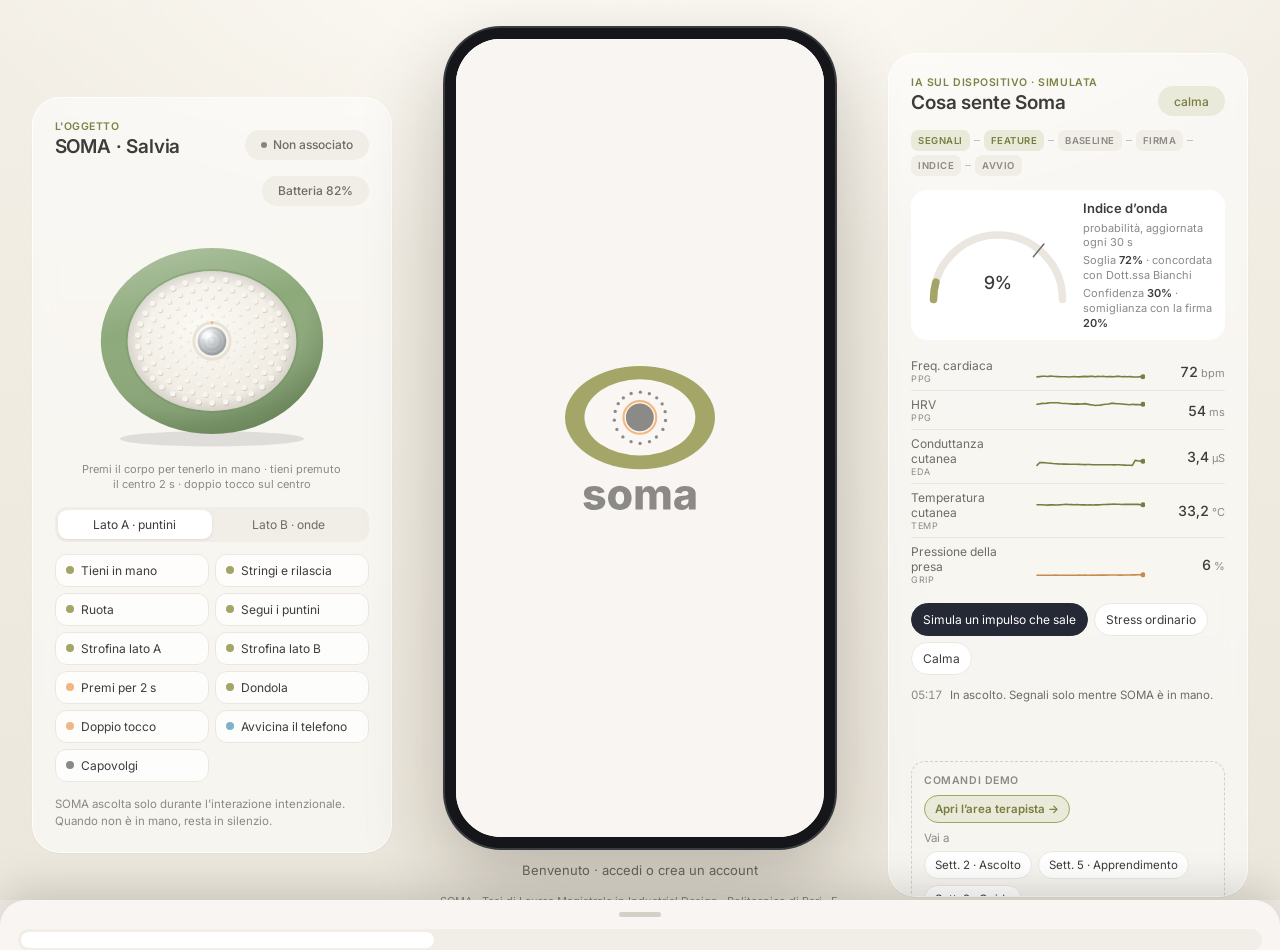
==== commit 7b604f30: "Align with the phase 1 test protocol; Demo button on mobile - Respira lasts a real 3 minutes with a " ====
--- a/index.html
+++ b/index.html
@@ -40,14 +40,15 @@
 
   <!-- Mobile: device + AI live in a bottom sheet -->
   <button class="fab" id="fab" aria-label="Open SOMA object and AI console">
-    <span class="fab-pebble"></span>
+    <span class="fab-pebble"></span><span class="fab-label">Demo</span>
   </button>
   <div class="sheet" id="sheet" aria-hidden="true">
     <div class="sheet-backdrop" data-sheet-close></div>
     <div class="sheet-body">
       <div class="sheet-grip" data-sheet-close></div>
       <div class="sheet-tabs">
-        <button class="sheet-tab is-on" data-sheet-tab="device"></button>
+        <button class="sheet-tab is-on" data-sheet-tab="demo"></button>
+        <button class="sheet-tab" data-sheet-tab="device"></button>
         <button class="sheet-tab" data-sheet-tab="ai"></button>
       </div>
       <div class="sheet-content" id="sheetContent"></div>
--- a/css/styles.css
+++ b/css/styles.css
@@ -915,3 +915,72 @@
 .breath-illus { max-width: 360px; margin: 12px auto 8px; }
 .scr-dark .center-stack { gap: 10px; }
 .sense-circle { width: 176px; height: 176px; margin-bottom: 8px; }
+
+/* SOMA is a 6 x 5 cm oval, not a circle */
+.fab-pebble { width: 44px; height: 36px; }
+.fab-pebble::before { inset: 7px 8px; }
+.fab-pebble::after { inset: 12px 16px; }
+
+/* ===================================================================
+   v6 · second design pass (COMPLETA: 42 app screens + 10 therapist)
+   =================================================================== */
+.toggle-card { display: flex; align-items: center; justify-content: space-between; gap: 12px; padding: 16px 18px; cursor: pointer; }
+.toggle-card .row-text { flex: 1; }
+.row-title.strong, .sec-title.strong { font-weight: 600; }
+.row-card .row-title.strong { font-size: 14px; }
+.big-row { padding: 18px; }
+.refl { padding: 18px; }
+textarea.note.big { min-height: 170px; border-radius: 16px; padding: 14px 16px; font-size: 13.5px; line-height: 1.5; }
+.data-card { display: flex; flex-direction: column; gap: 4px; padding: 16px 18px; }
+.data-card b { font-size: 14px; font-weight: 600; color: var(--ink); }
+.data-card span { font-size: 12px; color: var(--ink-3); }
+.data-card .swatches.small { margin: 10px 0 2px; }
+.day-card { display: flex; flex-direction: column; gap: 4px; padding: 18px; min-height: 92px; }
+.day-card b { font-weight: 400; font-size: 15px; }
+.day-card span { font-size: 12px; color: var(--ink-3); }
+.answers { display: flex; flex-direction: column; gap: 10px; align-items: center; margin-top: 4px; }
+.answers .link-btn { margin-top: 14px; }
+.big-circle { width: 156px; height: 156px; border-radius: 50%; background: var(--olive-soft); color: var(--olive-deep); display: grid; place-items: center; font-size: 32px; font-weight: 400; letter-spacing: .02em; margin: 40px auto 18px; font-variant-numeric: tabular-nums; }
+.big-circle.off { color: var(--ink-3); }
+.center-text.small-text { font-size: 12.5px; color: var(--ink-2); line-height: 1.6; margin-top: 18px; }
+.olive { color: var(--olive-deep); font-size: 13px; }
+.prog-item.is-new { background: var(--olive-soft); border-color: transparent; }
+.prog-item .drag { color: var(--ink-3); font-size: 15px; margin-left: auto; }
+.prog-item .row-text { flex: 1; }
+.step-pill { background: var(--olive-soft); color: var(--olive-deep); font-size: 11px; font-weight: 600; border-radius: 10px; padding: 8px 12px; }
+.quote-card { padding: 16px 18px; font-size: 13.5px; line-height: 1.6; color: var(--ink); min-height: 120px; }
+.field textarea { font: inherit; }
+.soft-circle.check { color: var(--olive-deep); }
+.soft-circle.check .ico { width: 54px; height: 54px; stroke-width: 1.6; }
+.th-tabbar .tab.is-on::before { background: var(--olive); }
+.role-btn { font-weight: 600; }
+
+/* dark sessions */
+.scr-dark .sense-title.light { font-weight: 400; }
+.scr-dark .center-stack { justify-content: center; }
+.wave-svg { width: 100%; max-width: 330px; height: auto; margin: 10px 0 18px; }
+.steps-svg { width: 140px; height: 175px; margin-bottom: 26px; }
+.calm-circle { width: 176px; height: 176px; margin-bottom: 26px; overflow: visible; }
+.calm-circle .breathing-ring { transform-origin: 80px 80px; animation: calmRing 6s ease-in-out infinite; }
+.calm-circle .breathing-dot { transform-origin: 80px 80px; animation: calmRing 5s ease-in-out infinite; }
+@keyframes calmRing { 50% { transform: scale(1.12); } }
+.scr-dark .intro-pebble { width: 150px; margin-bottom: 30px; }
+.scr-dark .big-timer { font-size: 22px; font-weight: 400; margin-top: 14px; }
+.dark-foot .link-next { color: #B9BDCC; font-size: 12px; }
+
+/* Respira: 4 s squeeze, 6 s release (protocol, Appendix H.1) */
+.breath-illus.soften .il-body, .breath-illus.soften .ar-l, .breath-illus.soften .ar-r { transition-duration: 6s; }
+
+/* Mobile: labelled "Demo" button and demo tab */
+.fab { width: auto; height: 44px; border-radius: 99px; padding: 0 14px 0 8px; gap: 8px; grid-auto-flow: column; align-items: center; bottom: calc(100px + env(safe-area-inset-bottom)); right: 14px; }
+.fab-pebble { width: 34px; height: 28px; }
+.fab-pebble::before { inset: 5px 6px; }
+.fab-pebble::after { inset: 9px 12px; }
+.fab-label { font-size: 13px; font-weight: 600; color: var(--ink); letter-spacing: .02em; }
+.demo-sheet .demo-box { margin-top: 0; border-style: solid; background: var(--card); }
+.demo-sheet .role-btn { width: 100%; padding: 12px; font-size: 14px; }
+
+/* Test mode: hide presentation-only elements */
+body.test-mode .fab, body.test-mode .sheet { display: none !important; }
+body.test-mode .hr-live { visibility: hidden; }
+body.in-session .fab { display: none !important; }
